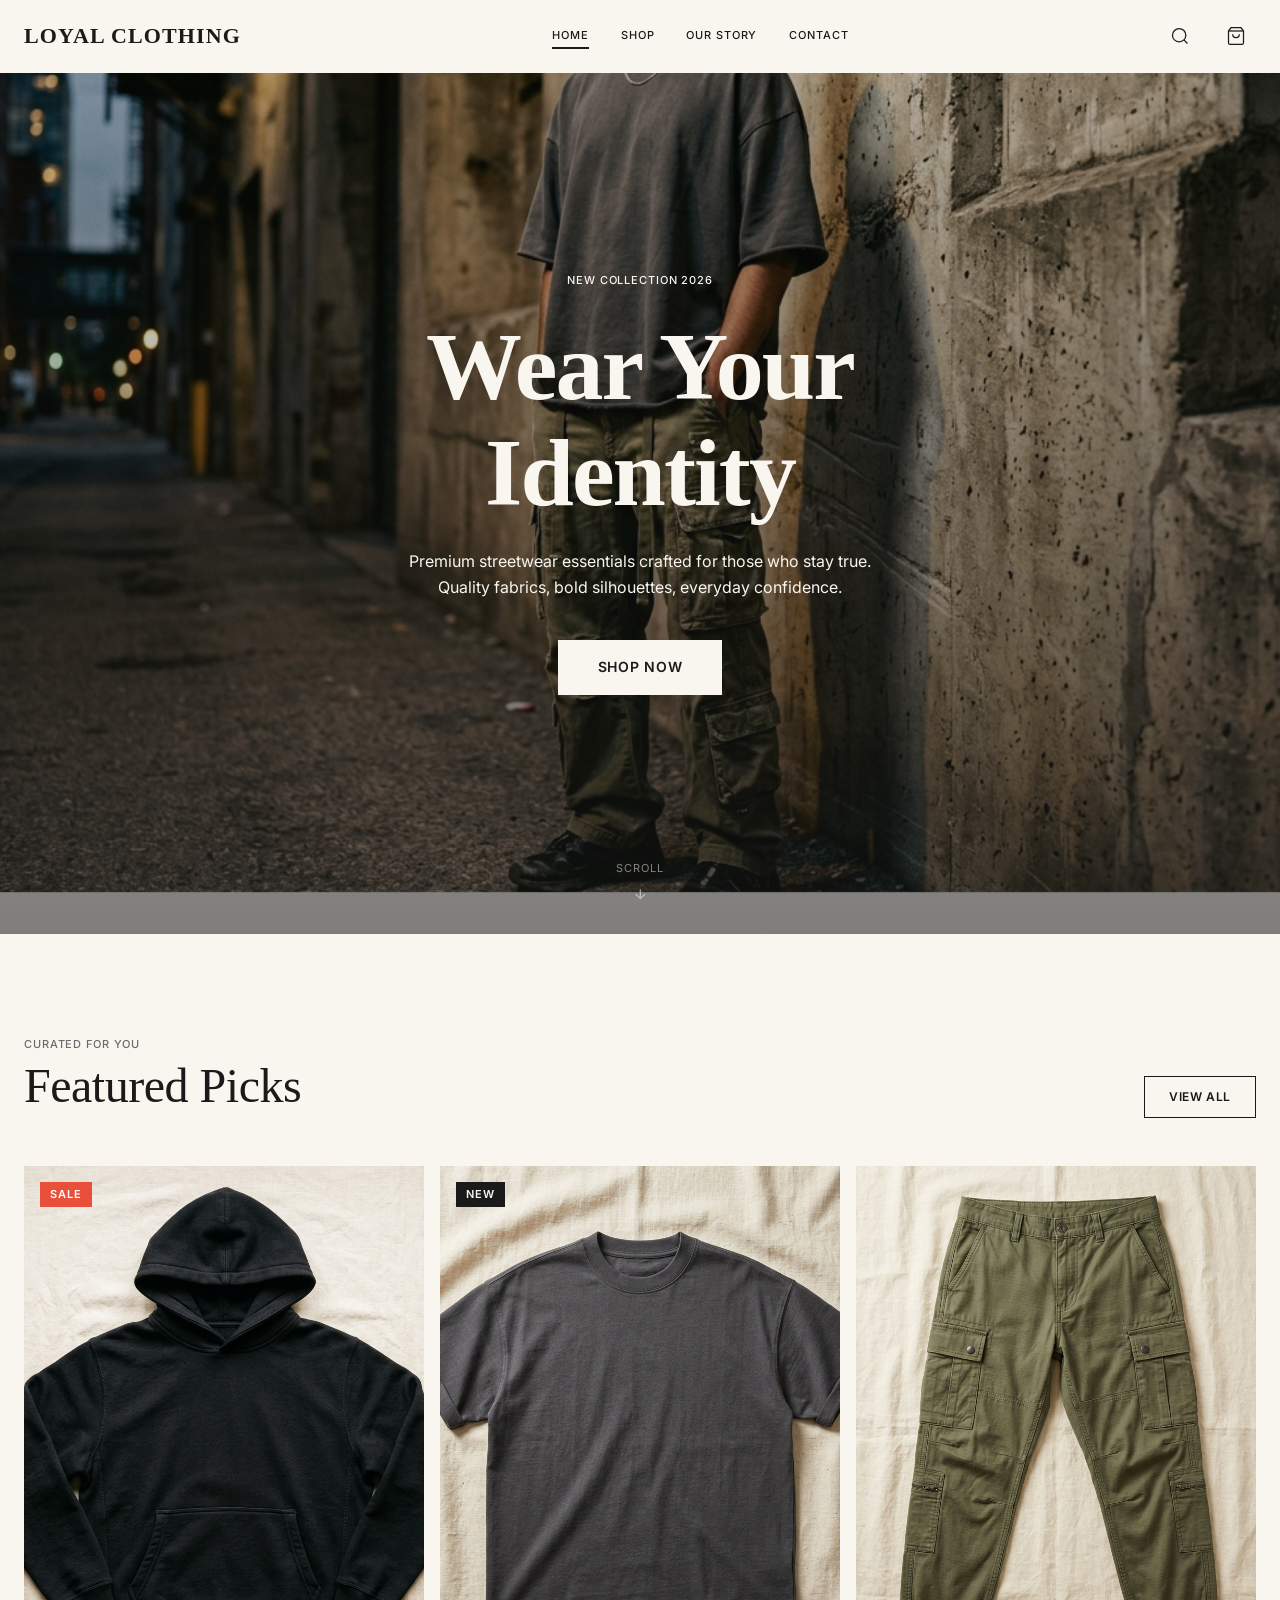
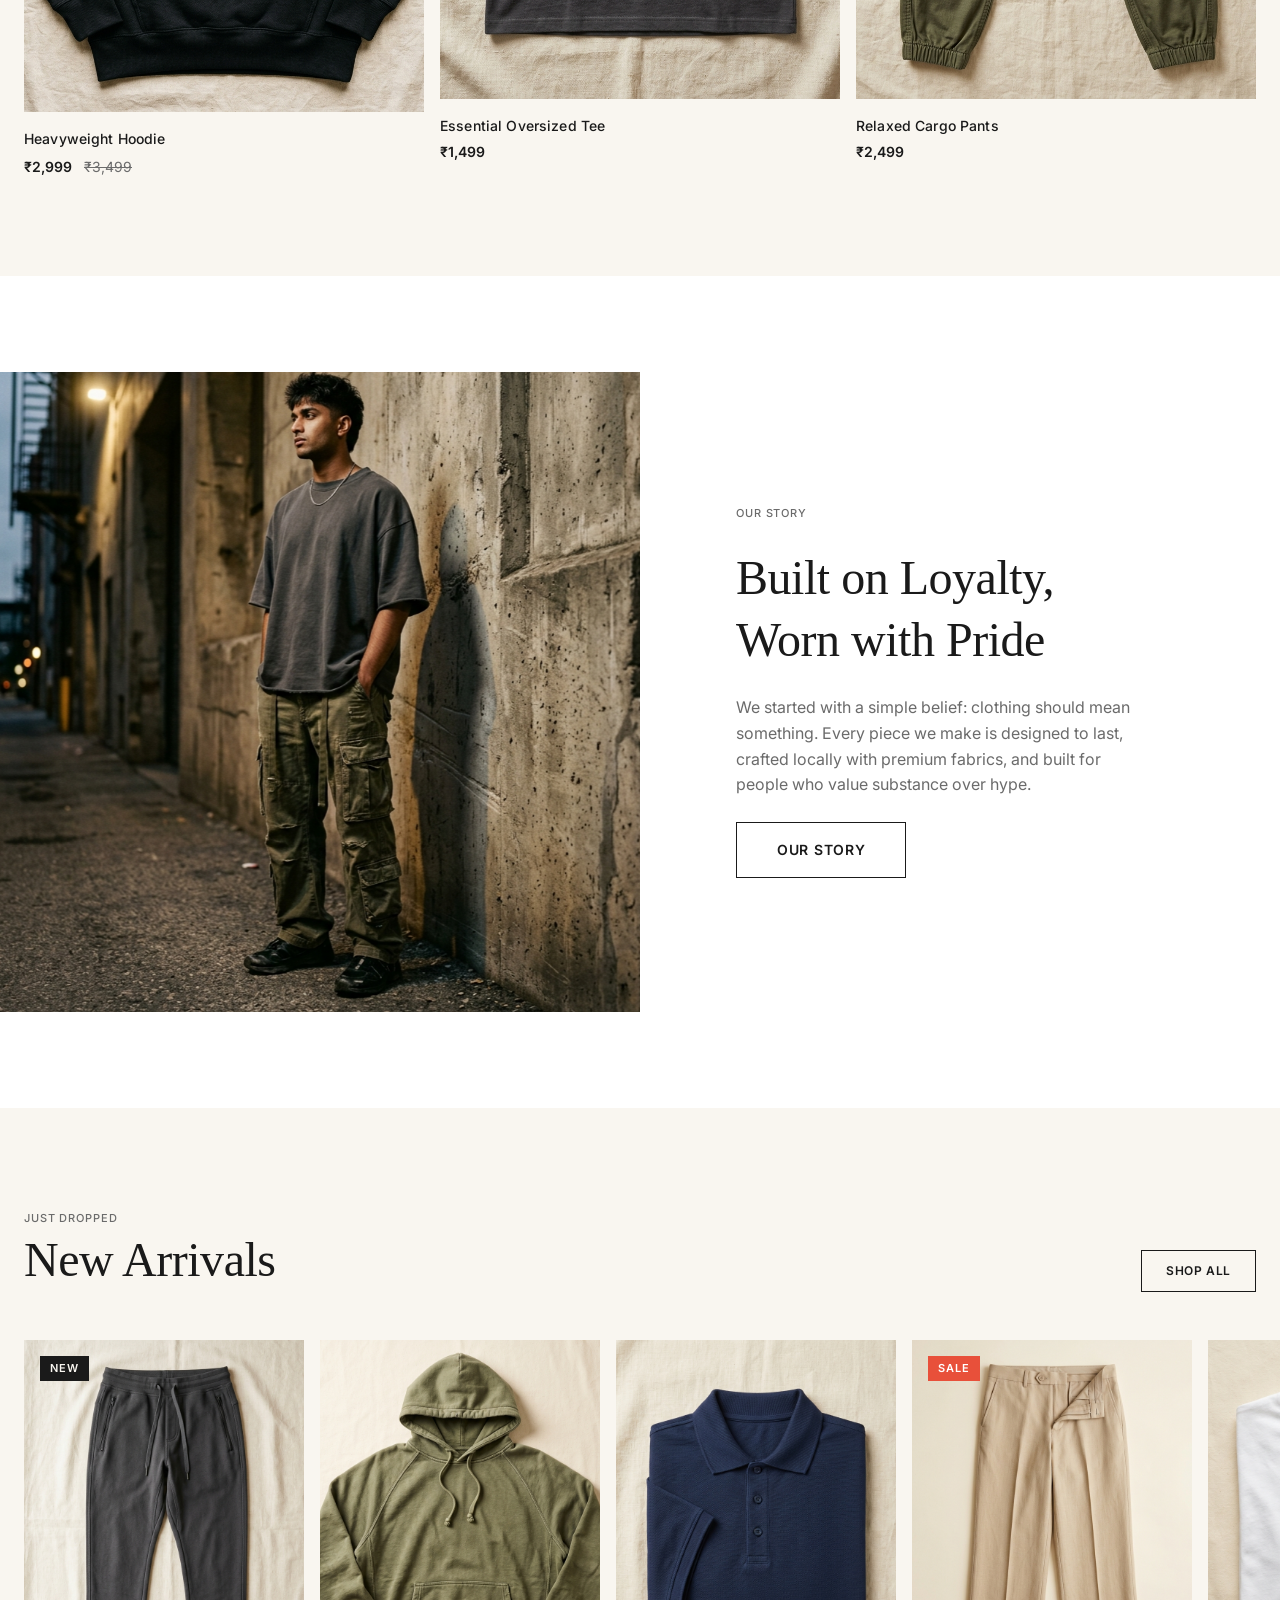
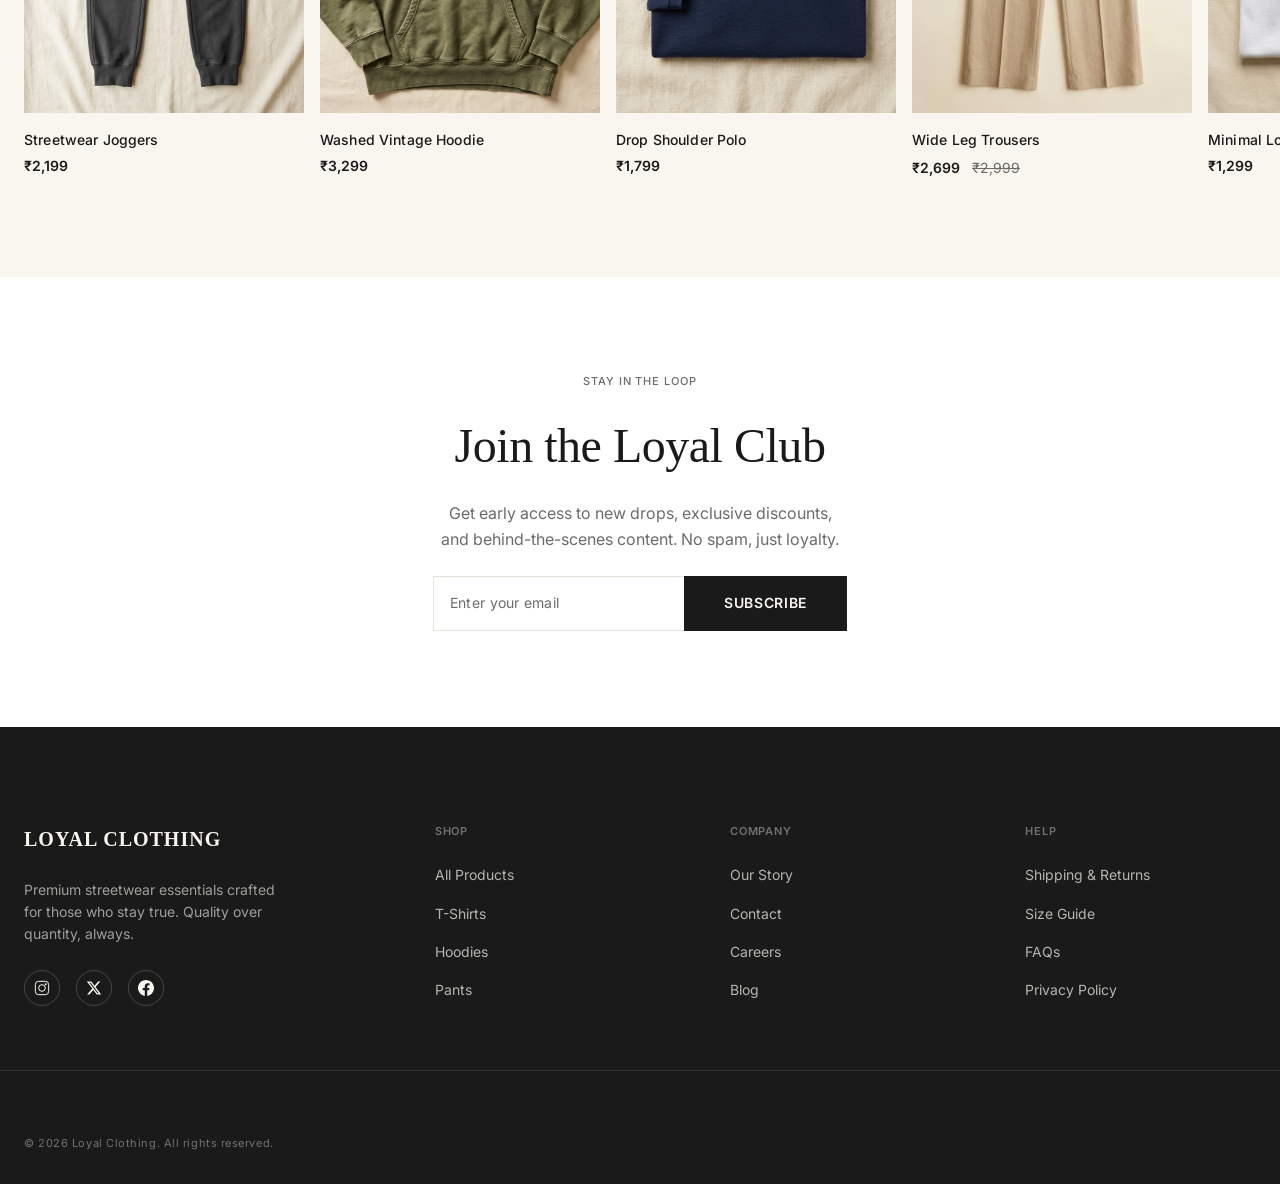
==== index.html @ 58c94b4c "feat: initial commit with responsive layouts and interactive visual polish" ====
<!DOCTYPE html>
<html lang="en">
<head>
  <meta charset="UTF-8">
  <meta name="viewport" content="width=device-width, initial-scale=1.0">
  <title>Loyal Clothing — Wear Your Identity</title>
  <meta name="description" content="Loyal Clothing — Premium streetwear essentials crafted for those who stay true. Shop oversized tees, heavyweight hoodies, and cargo pants.">

  <!-- Google Fonts -->
  <link rel="preconnect" href="https://fonts.googleapis.com">
  <link rel="preconnect" href="https://fonts.gstatic.com" crossorigin>
  <link href="https://fonts.googleapis.com/css2?family=Inter:wght@400;500;600;700&display=swap" rel="stylesheet">
  <link href="https://api.fontshare.com/v2/css?f[]=clash-display@500,600,700&display=swap" rel="stylesheet">

  <!-- Stylesheets -->
  <link rel="stylesheet" href="css/tokens.css">
  <link rel="stylesheet" href="css/reset.css">
  <link rel="stylesheet" href="css/global.css">
  <link rel="stylesheet" href="css/components.css">
  <link rel="stylesheet" href="css/header.css">
  <link rel="stylesheet" href="css/footer.css">
  <link rel="stylesheet" href="css/pages/home.css">
</head>
<body>

  <!-- ═══ Announcement Bar ═══ -->
  <div class="announcement-bar">
    Free shipping on orders above ₹2,000 — Use code LOYAL10 for 10% off
  </div>

  <!-- ═══ Header ═══ -->
  <header class="site-header">
    <div class="header__inner">
      <div class="header__logo">
        <a href="index.html">Loyal Clothing</a>
      </div>

      <nav class="header__nav">
        <a href="index.html" class="header__nav-link is-active">Home</a>
        <a href="shop.html" class="header__nav-link">Shop</a>
        <a href="about.html" class="header__nav-link">Our Story</a>
        <a href="contact.html" class="header__nav-link">Contact</a>
      </nav>

      <div class="header__actions">
        <!-- Search Button -->
        <button class="header__action-btn" aria-label="Search" id="search-toggle">
          <svg viewBox="0 0 24 24" fill="none" stroke="currentColor" stroke-width="1.5">
            <circle cx="11" cy="11" r="8"/>
            <line x1="21" y1="21" x2="16.65" y2="16.65"/>
          </svg>
        </button>

        <!-- Cart Button -->
        <button class="header__action-btn" aria-label="Open cart" id="cart-toggle">
          <svg viewBox="0 0 24 24" fill="none" stroke="currentColor" stroke-width="1.5">
            <path d="M6 2L3 6v14a2 2 0 002 2h14a2 2 0 002-2V6l-3-4z"/>
            <line x1="3" y1="6" x2="21" y2="6"/>
            <path d="M16 10a4 4 0 01-8 0"/>
          </svg>
          <span class="header__cart-count">0</span>
        </button>

        <!-- Mobile Menu Toggle -->
        <button class="header__menu-toggle" aria-label="Toggle menu">
          <span></span>
          <span></span>
          <span></span>
        </button>
      </div>
    </div>
  </header>

  <!-- ═══ Mobile Menu ═══ -->
  <div class="mobile-menu">
    <a href="index.html" class="mobile-menu__link">Home</a>
    <a href="shop.html" class="mobile-menu__link">Shop</a>
    <a href="about.html" class="mobile-menu__link">Our Story</a>
    <a href="contact.html" class="mobile-menu__link">Contact</a>
  </div>

  <!-- ═══ Hero Section ═══ -->
  <section class="hero" id="hero">
    <div class="hero__bg parallax-bg">
      <img src="assets/images/hero-bg.png" alt="Loyal Clothing — Premium Streetwear" class="img-cover">
    </div>
    <div class="hero__overlay"></div>

    <div class="hero__content">
      <span class="hero__tagline reveal">New Collection 2026</span>
      <h1 class="hero__title reveal">Wear Your<br>Identity</h1>
      <p class="hero__subtitle reveal">Premium streetwear essentials crafted for those who stay true. Quality fabrics, bold silhouettes, everyday confidence.</p>
      <div class="hero__cta reveal">
        <a href="shop.html" class="btn btn--primary">Shop Now</a>
      </div>
    </div>

    <div class="hero__scroll-hint">
      <span>Scroll</span>
      <svg width="16" height="16" viewBox="0 0 24 24" fill="none" stroke="currentColor" stroke-width="2">
        <path d="M12 5v14M5 12l7 7 7-7"/>
      </svg>
    </div>
  </section>

  <!-- ═══ Featured Collection ═══ -->
  <section class="featured section" id="featured">
    <div class="featured__header">
      <div>
        <span class="featured__label reveal">Curated for you</span>
        <h2 class="reveal">Featured Picks</h2>
      </div>
      <a href="shop.html" class="btn btn--secondary btn--small reveal">View All</a>
    </div>

    <div class="featured__grid stagger">
      <!-- Card 1 — Large -->
      <a href="product.html?id=2" class="product-card reveal" data-product-id="2">
        <div class="product-card__image-wrapper">
          <img src="assets/images/product-hoodie.png" alt="Heavyweight Hoodie" class="img-cover product-card__image">
          <span class="product-card__badge badge badge--sale">Sale</span>
          <div class="product-card__quick-add">
            <button class="btn btn--primary btn--small" style="width:100%">Quick Add</button>
          </div>
        </div>
        <div class="product-card__info">
          <span class="product-card__name">Heavyweight Hoodie</span>
          <div>
            <span class="product-card__price">₹2,999</span>
            <span class="product-card__price product-card__price--old">₹3,499</span>
          </div>
        </div>
      </a>

      <!-- Card 2 -->
      <a href="product.html?id=1" class="product-card reveal" data-product-id="1">
        <div class="product-card__image-wrapper">
          <img src="assets/images/product-tee.png" alt="Essential Oversized Tee" class="img-cover product-card__image">
          <span class="product-card__badge badge badge--new">New</span>
          <div class="product-card__quick-add">
            <button class="btn btn--primary btn--small" style="width:100%">Quick Add</button>
          </div>
        </div>
        <div class="product-card__info">
          <span class="product-card__name">Essential Oversized Tee</span>
          <span class="product-card__price">₹1,499</span>
        </div>
      </a>

      <!-- Card 3 -->
      <a href="product.html?id=3" class="product-card reveal" data-product-id="3">
        <div class="product-card__image-wrapper">
          <img src="assets/images/product-cargo.png" alt="Relaxed Cargo Pants" class="img-cover product-card__image">
          <div class="product-card__quick-add">
            <button class="btn btn--primary btn--small" style="width:100%">Quick Add</button>
          </div>
        </div>
        <div class="product-card__info">
          <span class="product-card__name">Relaxed Cargo Pants</span>
          <span class="product-card__price">₹2,499</span>
        </div>
      </a>
    </div>
  </section>

  <!-- ═══ Brand Story Strip ═══ -->
  <section class="story-strip" id="story-strip">
    <div class="story-strip__inner">
      <div class="story-strip__image reveal-left parallax-bg">
        <img src="assets/images/hero-bg.png" alt="Behind the scenes at Loyal Clothing" class="img-cover" style="min-height:500px;">
      </div>
      <div class="story-strip__content reveal-right">
        <span class="story-strip__label">Our Story</span>
        <h2>Built on Loyalty,<br>Worn with Pride</h2>
        <p class="story-strip__text">We started with a simple belief: clothing should mean something. Every piece we make is designed to last, crafted locally with premium fabrics, and built for people who value substance over hype.</p>
        <div>
          <a href="about.html" class="btn btn--secondary">Our Story</a>
        </div>
      </div>
    </div>
  </section>

  <!-- ═══ New Arrivals Carousel ═══ -->
  <section class="arrivals section" id="arrivals">
    <div class="arrivals__header">
      <div>
        <span class="featured__label reveal">Just Dropped</span>
        <h2 class="reveal">New Arrivals</h2>
      </div>
      <a href="shop.html" class="btn btn--secondary btn--small reveal">Shop All</a>
    </div>

    <div class="arrivals__scroll-wrapper">
      <div class="arrivals__track stagger">
        <!-- Arrival 1 -->
        <a href="product.html?id=5" class="product-card reveal" data-product-id="5">
          <div class="product-card__image-wrapper">
            <img src="assets/images/product-joggers.png" alt="Streetwear Joggers" class="img-cover product-card__image">
            <span class="product-card__badge badge badge--new">New</span>
          </div>
          <div class="product-card__info">
            <span class="product-card__name">Streetwear Joggers</span>
            <span class="product-card__price">₹2,199</span>
          </div>
        </a>

        <!-- Arrival 2 -->
        <a href="product.html?id=6" class="product-card reveal" data-product-id="6">
          <div class="product-card__image-wrapper">
            <img src="assets/images/product-vintage-hoodie.png" alt="Washed Vintage Hoodie" class="img-cover product-card__image">
          </div>
          <div class="product-card__info">
            <span class="product-card__name">Washed Vintage Hoodie</span>
            <span class="product-card__price">₹3,299</span>
          </div>
        </a>

        <!-- Arrival 3 -->
        <a href="product.html?id=7" class="product-card reveal" data-product-id="7">
          <div class="product-card__image-wrapper">
            <img src="assets/images/product-polo.png" alt="Drop Shoulder Polo" class="img-cover product-card__image">
          </div>
          <div class="product-card__info">
            <span class="product-card__name">Drop Shoulder Polo</span>
            <span class="product-card__price">₹1,799</span>
          </div>
        </a>

        <!-- Arrival 4 -->
        <a href="product.html?id=8" class="product-card reveal" data-product-id="8">
          <div class="product-card__image-wrapper">
            <img src="assets/images/product-trousers.png" alt="Wide Leg Trousers" class="img-cover product-card__image">
            <span class="product-card__badge badge badge--sale">Sale</span>
          </div>
          <div class="product-card__info">
            <span class="product-card__name">Wide Leg Trousers</span>
            <div>
              <span class="product-card__price">₹2,699</span>
              <span class="product-card__price product-card__price--old">₹2,999</span>
            </div>
          </div>
        </a>

        <!-- Arrival 5 (repeat for scroll) -->
        <a href="product.html?id=4" class="product-card reveal" data-product-id="4">
          <div class="product-card__image-wrapper">
            <img src="assets/images/product-logo-tee.png" alt="Minimal Logo Tee" class="img-cover product-card__image">
          </div>
          <div class="product-card__info">
            <span class="product-card__name">Minimal Logo Tee</span>
            <span class="product-card__price">₹1,299</span>
          </div>
        </a>
      </div>
    </div>
  </section>

  <!-- ═══ Newsletter ═══ -->
  <section class="newsletter section" id="newsletter">
    <div class="newsletter__inner">
      <span class="caption reveal">Stay in the loop</span>
      <h2 class="reveal">Join the Loyal Club</h2>
      <p class="newsletter__text reveal">Get early access to new drops, exclusive discounts, and behind-the-scenes content. No spam, just loyalty.</p>
      <form class="newsletter-form reveal" id="newsletter-form">
        <input type="email" class="input" placeholder="Enter your email" required aria-label="Email address">
        <button type="submit" class="btn btn--primary">Subscribe</button>
      </form>
    </div>
  </section>

  <!-- ═══ Footer ═══ -->
  <footer class="site-footer">
    <div class="footer__grid">
      <div class="footer__brand">
        <span class="footer__logo">Loyal Clothing</span>
        <p class="footer__tagline">Premium streetwear essentials crafted for those who stay true. Quality over quantity, always.</p>
        <div class="footer__socials">
          <a href="#" class="footer__social-link" aria-label="Instagram">
            <svg viewBox="0 0 24 24" fill="none" stroke="currentColor" stroke-width="1.5">
              <rect x="2" y="2" width="20" height="20" rx="5"/>
              <circle cx="12" cy="12" r="5"/>
              <circle cx="17.5" cy="6.5" r="1.5" fill="currentColor" stroke="none"/>
            </svg>
          </a>
          <a href="#" class="footer__social-link" aria-label="Twitter / X">
            <svg viewBox="0 0 24 24" fill="currentColor" stroke="none">
              <path d="M18.244 2.25h3.308l-7.227 8.26 8.502 11.24H16.17l-5.214-6.817L4.99 21.75H1.68l7.73-8.835L1.254 2.25H8.08l4.713 6.231zm-1.161 17.52h1.833L7.084 4.126H5.117z"/>
            </svg>
          </a>
          <a href="#" class="footer__social-link" aria-label="Facebook">
            <svg viewBox="0 0 24 24" fill="currentColor" stroke="none">
              <path d="M24 12.073c0-6.627-5.373-12-12-12s-12 5.373-12 12c0 5.99 4.388 10.954 10.125 11.854v-8.385H7.078v-3.47h3.047V9.43c0-3.007 1.792-4.669 4.533-4.669 1.312 0 2.686.235 2.686.235v2.953H15.83c-1.491 0-1.956.925-1.956 1.874v2.25h3.328l-.532 3.47h-2.796v8.385C19.612 23.027 24 18.062 24 12.073z"/>
            </svg>
          </a>
        </div>
      </div>

      <div class="footer__column">
        <span class="footer__heading">Shop</span>
        <a href="shop.html" class="footer__link">All Products</a>
        <a href="shop.html?cat=t-shirts" class="footer__link">T-Shirts</a>
        <a href="shop.html?cat=hoodies" class="footer__link">Hoodies</a>
        <a href="shop.html?cat=pants" class="footer__link">Pants</a>
      </div>

      <div class="footer__column">
        <span class="footer__heading">Company</span>
        <a href="about.html" class="footer__link">Our Story</a>
        <a href="contact.html" class="footer__link">Contact</a>
        <a href="#" class="footer__link">Careers</a>
        <a href="#" class="footer__link">Blog</a>
      </div>

      <div class="footer__column">
        <span class="footer__heading">Help</span>
        <a href="#" class="footer__link">Shipping & Returns</a>
        <a href="#" class="footer__link">Size Guide</a>
        <a href="#" class="footer__link">FAQs</a>
        <a href="#" class="footer__link">Privacy Policy</a>
      </div>
    </div>

    <div class="footer__bottom">
      <span class="footer__copyright">© 2026 Loyal Clothing. All rights reserved.</span>
    </div>
  </footer>

  <!-- ═══ Cart Drawer ═══ -->
  <div class="cart-overlay"></div>
  <aside class="cart-drawer">
    <div class="cart-drawer__header">
      <span class="cart-drawer__title">Your Bag</span>
      <button class="cart-drawer__close" aria-label="Close cart">
        <svg width="20" height="20" viewBox="0 0 24 24" fill="none" stroke="currentColor" stroke-width="1.5">
          <line x1="18" y1="6" x2="6" y2="18"/>
          <line x1="6" y1="6" x2="18" y2="18"/>
        </svg>
      </button>
    </div>
    <div class="cart-drawer__items">
      <!-- Cart items rendered by JS -->
    </div>
    <div class="cart-drawer__footer">
      <div class="cart-drawer__subtotal">
        <span>Subtotal</span>
        <span class="cart-drawer__subtotal-value">₹0</span>
      </div>
      <a href="#" class="btn btn--primary" style="width:100%">Checkout</a>
      <span class="cart-drawer__note">Shipping calculated at checkout</span>
    </div>
  </aside>

  <!-- Scripts -->
  <script src="js/products.js"></script>
  <script src="js/cart.js"></script>
  <script src="js/components/header.js"></script>
  <script src="js/main.js"></script>
</body>
</html>
---- css/tokens.css ----
/* ============================================================
   LOYAL CLOTHING — Design Tokens
   Single source of truth for the entire design system.
   ============================================================ */

:root {
  /* ── Colors ────────────────────────────────────────────── */
  --color-bg:           #F9F6F0;
  --color-surface:      #FFFFFF;
  --color-text:         #1A1A1A;
  --color-text-muted:   #6B6B6B;
  --color-accent:       #1A1A1A;
  --color-accent-hover: #333333;
  --color-highlight:    #E8503A;
  --color-border:       #E5E0D8;
  --color-overlay:      rgba(26, 26, 26, 0.45);
  --color-success:      #2E7D32;

  /* ── Typography ────────────────────────────────────────── */
  --font-display:  'Clash Display', 'Georgia', serif;
  --font-body:     'Inter', 'Segoe UI', sans-serif;

  --fs-display:    clamp(48px, 8vw, 96px);
  --fs-h1:         clamp(36px, 6vw, 72px);
  --fs-h2:         clamp(28px, 4vw, 48px);
  --fs-h3:         20px;
  --fs-body:       16px;
  --fs-small:      14px;
  --fs-caption:    11px;
  --fs-price:      18px;
  --fs-cta:        14px;

  --fw-regular:    400;
  --fw-medium:     500;
  --fw-semibold:   600;
  --fw-bold:       700;

  --ls-tight:      -0.02em;
  --ls-normal:     0;
  --ls-wide:       0.05em;
  --ls-wider:      0.08em;

  --lh-tight:      1.1;
  --lh-snug:       1.3;
  --lh-normal:     1.6;

  /* ── Spacing (8px base) ────────────────────────────────── */
  --space-xs:      4px;
  --space-sm:      8px;
  --space-md:      16px;
  --space-lg:      24px;
  --space-xl:      32px;
  --space-2xl:     48px;
  --space-3xl:     64px;
  --space-4xl:     96px;
  --space-5xl:     128px;

  /* ── Layout ────────────────────────────────────────────── */
  --max-width:     1320px;
  --gutter:        var(--space-lg);
  --border-radius: 0px;
  --border-radius-sm: 4px;

  /* ── Shadows ───────────────────────────────────────────── */
  --shadow-sm:     0 1px 3px rgba(26, 26, 26, 0.06);
  --shadow-md:     0 4px 12px rgba(26, 26, 26, 0.08);
  --shadow-lg:     0 12px 40px rgba(26, 26, 26, 0.12);

  /* ── Transitions ───────────────────────────────────────── */
  --ease-out-quart: cubic-bezier(0.25, 1, 0.5, 1);
  --ease-out-expo:  cubic-bezier(0.16, 1, 0.3, 1);
  --ease-spring:    cubic-bezier(0.68, -0.6, 0.32, 1.6);
  --duration-fast:  200ms;
  --duration-base:  300ms;
  --duration-slow:  500ms;
  --duration-reveal: 600ms;

  /* ── Z-Index Scale ─────────────────────────────────────── */
  --z-base:        1;
  --z-sticky:      100;
  --z-header:      200;
  --z-overlay:     300;
  --z-drawer:      400;
  --z-modal:       500;
  --z-toast:       600;
}
---- css/global.css ----
/* ============================================================
   LOYAL CLOTHING — Global Styles
   Base typography, layout containers, utility classes.
   ============================================================ */

/* ── Body ────────────────────────────────────────────────── */
body {
  font-family: var(--font-body);
  font-size: var(--fs-body);
  font-weight: var(--fw-regular);
  line-height: var(--lh-normal);
  color: var(--color-text);
  background-color: var(--color-bg);
}

/* ── Typography ──────────────────────────────────────────── */
.display {
  font-family: var(--font-display);
  font-size: var(--fs-display);
  font-weight: var(--fw-semibold);
  line-height: var(--lh-tight);
  letter-spacing: var(--ls-tight);
}

h1, .h1 {
  font-family: var(--font-display);
  font-size: var(--fs-h1);
  font-weight: var(--fw-semibold);
  line-height: var(--lh-tight);
  letter-spacing: var(--ls-tight);
}

h2, .h2 {
  font-family: var(--font-display);
  font-size: var(--fs-h2);
  font-weight: var(--fw-medium);
  line-height: var(--lh-snug);
  letter-spacing: -0.01em;
}

h3, .h3 {
  font-family: var(--font-body);
  font-size: var(--fs-h3);
  font-weight: var(--fw-semibold);
  line-height: var(--lh-snug);
}

.caption {
  font-family: var(--font-body);
  font-size: var(--fs-caption);
  font-weight: var(--fw-medium);
  letter-spacing: var(--ls-wider);
  text-transform: uppercase;
  color: var(--color-text-muted);
}

.price {
  font-family: var(--font-body);
  font-size: var(--fs-price);
  font-weight: var(--fw-bold);
  letter-spacing: var(--ls-normal);
}

.text-muted {
  color: var(--color-text-muted);
}

/* ── Layout Containers ───────────────────────────────────── */
.container {
  width: 100%;
  max-width: var(--max-width);
  margin-inline: auto;
  padding-inline: var(--gutter);
}

.container--narrow {
  max-width: 960px;
}

.container--wide {
  max-width: 1600px;
}

.section {
  padding-block: var(--space-4xl);
}

.section--sm {
  padding-block: var(--space-3xl);
}

.section--lg {
  padding-block: var(--space-5xl);
}

/* ── Flex & Grid Utilities ───────────────────────────────── */
.flex {
  display: flex;
}

.flex-center {
  display: flex;
  align-items: center;
  justify-content: center;
}

.flex-between {
  display: flex;
  align-items: center;
  justify-content: space-between;
}

.flex-col {
  flex-direction: column;
}

.gap-xs  { gap: var(--space-xs); }
.gap-sm  { gap: var(--space-sm); }
.gap-md  { gap: var(--space-md); }
.gap-lg  { gap: var(--space-lg); }
.gap-xl  { gap: var(--space-xl); }
.gap-2xl { gap: var(--space-2xl); }

.grid {
  display: grid;
}

/* ── Scroll Reveal Animations ────────────────────────────── */
.reveal {
  opacity: 0;
  transform: translateY(30px);
  transition:
    opacity var(--duration-reveal) var(--ease-out-expo),
    transform var(--duration-reveal) var(--ease-out-expo);
}

.reveal.is-visible {
  opacity: 1;
  transform: translateY(0);
}

.reveal-left {
  opacity: 0;
  transform: translateX(-40px);
  transition:
    opacity var(--duration-reveal) var(--ease-out-expo),
    transform var(--duration-reveal) var(--ease-out-expo);
}

.reveal-left.is-visible {
  opacity: 1;
  transform: translateX(0);
}

.reveal-right {
  opacity: 0;
  transform: translateX(40px);
  transition:
    opacity var(--duration-reveal) var(--ease-out-expo),
    transform var(--duration-reveal) var(--ease-out-expo);
}

.reveal-right.is-visible {
  opacity: 1;
  transform: translateX(0);
}

/* Stagger children */
.stagger > .reveal:nth-child(1) { transition-delay: 0ms; }
.stagger > .reveal:nth-child(2) { transition-delay: 80ms; }
.stagger > .reveal:nth-child(3) { transition-delay: 160ms; }
.stagger > .reveal:nth-child(4) { transition-delay: 240ms; }
.stagger > .reveal:nth-child(5) { transition-delay: 320ms; }
.stagger > .reveal:nth-child(6) { transition-delay: 400ms; }
.stagger > .reveal:nth-child(7) { transition-delay: 480ms; }
.stagger > .reveal:nth-child(8) { transition-delay: 560ms; }

/* ── Image Utilities ─────────────────────────────────────── */
.img-cover {
  width: 100%;
  height: 100%;
  object-fit: cover;
}

.img-contain {
  width: 100%;
  height: 100%;
  object-fit: contain;
}

/* ── Screen Reader Only ──────────────────────────────────── */
.sr-only {
  position: absolute;
  width: 1px;
  height: 1px;
  padding: 0;
  margin: -1px;
  overflow: hidden;
  clip: rect(0, 0, 0, 0);
  white-space: nowrap;
  border: 0;
}

/* ── Selection ───────────────────────────────────────────── */
::selection {
  background-color: var(--color-text);
  color: var(--color-bg);
}
---- css/components.css ----
/* ============================================================
   LOYAL CLOTHING — Component Styles
   Buttons, product cards, badges, inputs, cart drawer.
   ============================================================ */

/* ── Buttons ─────────────────────────────────────────────── */
.btn {
  display: inline-flex;
  align-items: center;
  justify-content: center;
  gap: var(--space-sm);
  padding: 16px 40px;
  font-family: var(--font-body);
  font-size: var(--fs-cta);
  font-weight: var(--fw-semibold);
  letter-spacing: var(--ls-wide);
  text-transform: uppercase;
  border-radius: var(--border-radius);
  cursor: pointer;
  transition:
    background-color var(--duration-base) var(--ease-out-quart),
    color var(--duration-base) var(--ease-out-quart),
    transform var(--duration-base) var(--ease-out-quart),
    box-shadow var(--duration-base) var(--ease-out-quart);
  white-space: nowrap;
  user-select: none;
  position: relative;
  overflow: hidden;
}

.btn--primary {
  background-color: var(--color-accent);
  color: var(--color-bg);
  border: none;
}

.btn--primary:hover {
  background-color: var(--color-accent-hover);
  transform: translateY(-2px);
  box-shadow: var(--shadow-md);
}

.btn--primary:active {
  transform: translateY(0);
}

.btn--secondary {
  background-color: transparent;
  color: var(--color-accent);
  border: 1.5px solid var(--color-accent);
}

.btn--secondary:hover {
  background-color: var(--color-accent);
  color: var(--color-bg);
  transform: translateY(-2px);
}

.btn--secondary:active {
  transform: translateY(0);
}

.btn--small {
  padding: 10px 24px;
  font-size: 12px;
}

.btn--icon {
  padding: 10px;
  border-radius: 50%;
}

/* Full-width on mobile */
@media (max-width: 768px) {
  .btn--primary,
  .btn--secondary {
    width: 100%;
  }
}

/* ── Product Cards ───────────────────────────────────────── */
.product-card {
  position: relative;
  display: flex;
  flex-direction: column;
  cursor: pointer;
}

.product-card__image-wrapper {
  position: relative;
  overflow: hidden;
  aspect-ratio: 3 / 4;
  background-color: var(--color-border);
}

.product-card__image {
  width: 100%;
  height: 100%;
  object-fit: cover;
  transition: transform 400ms ease-out;
}

.product-card__image--hover {
  position: absolute;
  inset: 0;
  width: 100%;
  height: 100%;
  object-fit: cover;
  opacity: 0;
  transition: opacity var(--duration-base) var(--ease-out-quart);
}

.product-card:hover .product-card__image {
  transform: scale(1.05);
}

.product-card:hover .product-card__image--hover {
  opacity: 1;
}

.product-card__badge {
  position: absolute;
  top: var(--space-md);
  left: var(--space-md);
  z-index: var(--z-base);
}

.product-card__quick-add {
  position: absolute;
  bottom: var(--space-md);
  left: var(--space-md);
  right: var(--space-md);
  opacity: 0;
  transform: translateY(10px);
  transition:
    opacity var(--duration-base) var(--ease-out-quart),
    transform var(--duration-base) var(--ease-out-quart);
  z-index: var(--z-base);
}

.product-card:hover .product-card__quick-add {
  opacity: 1;
  transform: translateY(0);
}

.product-card__info {
  padding-top: var(--space-md);
  display: flex;
  flex-direction: column;
  gap: var(--space-xs);
}

.product-card__name {
  font-family: var(--font-body);
  font-size: var(--fs-small);
  font-weight: var(--fw-medium);
  letter-spacing: 0.01em;
}

.product-card__price {
  font-family: var(--font-body);
  font-size: var(--fs-small);
  font-weight: var(--fw-semibold);
  color: var(--color-text);
}

.product-card__price--old {
  text-decoration: line-through;
  color: var(--color-text-muted);
  font-weight: var(--fw-regular);
  margin-left: var(--space-sm);
}

/* ── Badges ──────────────────────────────────────────────── */
.badge {
  display: inline-flex;
  align-items: center;
  padding: 4px 10px;
  font-size: var(--fs-caption);
  font-weight: var(--fw-semibold);
  letter-spacing: var(--ls-wider);
  text-transform: uppercase;
}

.badge--sale {
  background-color: var(--color-highlight);
  color: #fff;
}

.badge--new {
  background-color: var(--color-text);
  color: var(--color-bg);
}

/* ── Form Inputs ─────────────────────────────────────────── */
.input {
  width: 100%;
  padding: 14px 16px;
  font-size: var(--fs-small);
  background-color: var(--color-surface);
  border: 1.5px solid var(--color-border);
  border-radius: var(--border-radius);
  transition: border-color var(--duration-base) var(--ease-out-quart);
}

.input:focus {
  outline: none;
  border-color: var(--color-text);
}

.input::placeholder {
  color: var(--color-text-muted);
  letter-spacing: 0.02em;
}

textarea.input {
  resize: vertical;
  min-height: 120px;
}

.input-group {
  display: flex;
  flex-direction: column;
  gap: var(--space-sm);
}

.input-group label {
  font-size: var(--fs-caption);
  font-weight: var(--fw-medium);
  letter-spacing: var(--ls-wider);
  text-transform: uppercase;
  color: var(--color-text-muted);
}

/* ── Newsletter Input ────────────────────────────────────── */
.newsletter-form {
  display: flex;
  gap: 0;
  max-width: 480px;
  margin-inline: auto;
}

.newsletter-form .input {
  border-right: none;
  border-radius: 0;
}

.newsletter-form .btn {
  border-radius: 0;
  flex-shrink: 0;
}

@media (max-width: 480px) {
  .newsletter-form {
    flex-direction: column;
  }

  .newsletter-form .input {
    border-right: 1.5px solid var(--color-border);
  }
}

/* ── Cart Drawer ─────────────────────────────────────────── */
.cart-overlay {
  position: fixed;
  inset: 0;
  background-color: var(--color-overlay);
  z-index: var(--z-overlay);
  opacity: 0;
  visibility: hidden;
  transition:
    opacity var(--duration-base) var(--ease-out-quart),
    visibility var(--duration-base) var(--ease-out-quart);
}

.cart-overlay.is-open {
  opacity: 1;
  visibility: visible;
}

.cart-drawer {
  position: fixed;
  top: 0;
  right: 0;
  bottom: 0;
  width: min(420px, 90vw);
  background-color: var(--color-surface);
  z-index: var(--z-drawer);
  transform: translateX(100%);
  transition: transform 350ms var(--ease-out-quart);
  display: flex;
  flex-direction: column;
}

.cart-drawer.is-open {
  transform: translateX(0);
}

.cart-drawer__header {
  display: flex;
  align-items: center;
  justify-content: space-between;
  padding: var(--space-lg);
  border-bottom: 1px solid var(--color-border);
}

.cart-drawer__title {
  font-family: var(--font-body);
  font-size: var(--fs-body);
  font-weight: var(--fw-semibold);
  letter-spacing: var(--ls-wide);
  text-transform: uppercase;
}

.cart-drawer__close {
  width: 40px;
  height: 40px;
  display: flex;
  align-items: center;
  justify-content: center;
  transition: opacity var(--duration-fast);
}

.cart-drawer__close:hover {
  opacity: 0.6;
}

.cart-drawer__items {
  flex: 1;
  overflow-y: auto;
  padding: var(--space-lg);
}

.cart-drawer__empty {
  display: flex;
  flex-direction: column;
  align-items: center;
  justify-content: center;
  height: 100%;
  gap: var(--space-lg);
  color: var(--color-text-muted);
  text-align: center;
}

.cart-item {
  display: flex;
  gap: var(--space-md);
  padding-bottom: var(--space-lg);
  margin-bottom: var(--space-lg);
  border-bottom: 1px solid var(--color-border);
  
  /* UX Polish Animations */
  opacity: 1;
  transform: translateX(0);
  max-height: 180px; /* Bounds the height collapse animation */
  overflow: hidden;
  transition:
    transform 350ms var(--ease-out-expo),
    opacity 350ms var(--ease-out-expo),
    max-height 350ms var(--ease-out-quart),
    margin-bottom 350ms var(--ease-out-quart),
    padding-bottom 350ms var(--ease-out-quart),
    border-color 350ms var(--ease-out-quart);
}

.cart-item.is-entering {
  opacity: 0;
  transform: translateX(30px);
}

.cart-item.is-leaving {
  opacity: 0;
  transform: translateX(100%);
  max-height: 0 !important;
  margin-bottom: 0 !important;
  padding-bottom: 0 !important;
  border-bottom-color: transparent !important;
}

.cart-item__image {
  width: 80px;
  height: 100px;
  object-fit: cover;
  flex-shrink: 0;
  background-color: var(--color-bg);
}

.cart-item__details {
  flex: 1;
  display: flex;
  flex-direction: column;
  gap: var(--space-xs);
}

.cart-item__name {
  font-size: var(--fs-small);
  font-weight: var(--fw-medium);
}

.cart-item__meta {
  font-size: var(--fs-caption);
  color: var(--color-text-muted);
  text-transform: uppercase;
  letter-spacing: var(--ls-wider);
}

.cart-item__bottom {
  display: flex;
  align-items: center;
  justify-content: space-between;
  margin-top: auto;
}

.cart-item__quantity {
  display: flex;
  align-items: center;
  gap: var(--space-sm);
  border: 1px solid var(--color-border);
}

.cart-item__quantity button {
  width: 32px;
  height: 32px;
  display: flex;
  align-items: center;
  justify-content: center;
  font-size: 16px;
  transition: background-color var(--duration-fast);
}

.cart-item__quantity button:hover {
  background-color: var(--color-bg);
}

.cart-item__quantity span {
  font-size: var(--fs-small);
  font-weight: var(--fw-medium);
  min-width: 24px;
  text-align: center;
}

.cart-item__price {
  font-size: var(--fs-small);
  font-weight: var(--fw-semibold);
}

.cart-item__remove {
  font-size: var(--fs-caption);
  color: var(--color-text-muted);
  text-transform: uppercase;
  letter-spacing: var(--ls-wider);
  transition: color var(--duration-fast);
  cursor: pointer;
  background: none;
  border: none;
  padding: var(--space-xs) 0;
}

.cart-item__remove:hover {
  color: var(--color-highlight);
}

.cart-drawer__footer {
  padding: var(--space-lg);
  border-top: 1px solid var(--color-border);
  display: flex;
  flex-direction: column;
  gap: var(--space-md);
}

.cart-drawer__subtotal {
  display: flex;
  justify-content: space-between;
  font-size: var(--fs-body);
  font-weight: var(--fw-semibold);
}

.cart-drawer__note {
  font-size: var(--fs-caption);
  color: var(--color-text-muted);
  text-align: center;
  letter-spacing: var(--ls-wide);
  text-transform: uppercase;
}

/* ── Size Selector ───────────────────────────────────────── */
.size-selector {
  display: flex;
  gap: var(--space-sm);
  flex-wrap: wrap;
}

.size-selector__option {
  width: 44px;
  height: 44px;
  display: flex;
  align-items: center;
  justify-content: center;
  border: 1.5px solid var(--color-border);
  font-size: var(--fs-small);
  font-weight: var(--fw-medium);
  cursor: pointer;
  transition:
    border-color var(--duration-fast),
    background-color var(--duration-fast);
}

.size-selector__option:hover {
  border-color: var(--color-text);
}

.size-selector__option.is-active {
  background-color: var(--color-text);
  color: var(--color-bg);
  border-color: var(--color-text);
}

.size-selector__option.is-disabled {
  opacity: 0.3;
  cursor: not-allowed;
  text-decoration: line-through;
}

/* ── Color Swatches ──────────────────────────────────────── */
.color-swatches {
  display: flex;
  gap: var(--space-sm);
}

.color-swatch {
  width: 28px;
  height: 28px;
  border-radius: 50%;
  border: 2px solid transparent;
  cursor: pointer;
  transition: border-color var(--duration-fast);
  outline-offset: 2px;
}

.color-swatch:hover,
.color-swatch.is-active {
  border-color: var(--color-text);
}

/* ── Divider ─────────────────────────────────────────────── */
.divider {
  width: 100%;
  height: 1px;
  background-color: var(--color-border);
  border: none;
}

/* ── Announcement Bar ────────────────────────────────────── */
.announcement-bar {
  background-color: var(--color-text);
  color: var(--color-bg);
  text-align: center;
  padding: var(--space-sm) var(--space-md);
  font-size: var(--fs-caption);
  font-weight: var(--fw-medium);
  letter-spacing: var(--ls-wider);
  text-transform: uppercase;
}
---- css/header.css ----
/* ============================================================
   LOYAL CLOTHING — Header Styles
   Navigation bar, mobile menu, scroll behavior.
   ============================================================ */

.site-header {
  position: fixed;
  top: 0;
  left: 0;
  right: 0;
  z-index: var(--z-header);
  background-color: var(--color-bg);
  backdrop-filter: blur(0px);
  -webkit-backdrop-filter: blur(0px);
  border-bottom: 1px solid transparent;
  transition:
    transform var(--duration-base) var(--ease-out-quart),
    background-color var(--duration-base) var(--ease-out-quart),
    backdrop-filter var(--duration-base) var(--ease-out-quart),
    -webkit-backdrop-filter var(--duration-base) var(--ease-out-quart),
    box-shadow var(--duration-base) var(--ease-out-quart),
    border-color var(--duration-base) var(--ease-out-quart);
}

.site-header.is-scrolled {
  background-color: rgba(249, 246, 240, 0.75);
  backdrop-filter: blur(12px);
  -webkit-backdrop-filter: blur(12px);
  box-shadow: var(--shadow-sm);
  border-bottom-color: rgba(26, 26, 26, 0.05);
}

.site-header.is-hidden {
  transform: translateY(-100%);
}

.header__inner {
  display: flex;
  align-items: center;
  justify-content: space-between;
  height: var(--header-height, 72px);
  padding-inline: var(--gutter);
  max-width: var(--max-width);
  margin-inline: auto;
  transition: height var(--duration-base) var(--ease-out-quart);
}

.site-header.is-scrolled .header__inner {
  --header-height: 60px;
}

/* ── Logo ────────────────────────────────────────────────── */
.header__logo {
  font-family: var(--font-display);
  font-size: 22px;
  font-weight: var(--fw-bold);
  letter-spacing: var(--ls-wide);
  text-transform: uppercase;
  white-space: nowrap;
}

.header__logo a {
  display: flex;
  align-items: center;
  gap: var(--space-sm);
}

/* ── Desktop Nav ─────────────────────────────────────────── */
.header__nav {
  display: flex;
  align-items: center;
  gap: var(--space-xl);
}

.header__nav-link {
  font-size: var(--fs-caption);
  font-weight: var(--fw-medium);
  letter-spacing: var(--ls-wider);
  text-transform: uppercase;
  position: relative;
  padding-block: var(--space-xs);
}

.header__nav-link::after {
  content: '';
  position: absolute;
  bottom: 0;
  left: 0;
  width: 0;
  height: 1.5px;
  background-color: var(--color-text);
  transition: width var(--duration-base) var(--ease-out-quart);
}

.header__nav-link:hover::after,
.header__nav-link.is-active::after {
  width: 100%;
}

/* ── Header Actions (Cart, Search) ───────────────────────── */
.header__actions {
  display: flex;
  align-items: center;
  gap: var(--space-md);
}

.header__action-btn {
  position: relative;
  width: 40px;
  height: 40px;
  display: flex;
  align-items: center;
  justify-content: center;
  transition: 
    opacity var(--duration-fast),
    transform 400ms var(--ease-spring);
}

.header__action-btn#cart-toggle.is-bumped {
  transform: scale(1);
  animation: cartBump 400ms var(--ease-spring);
}

@keyframes cartBump {
  0% { transform: scale(1); }
  50% { transform: scale(1.3); }
  100% { transform: scale(1); }
}

.header__action-btn:hover {
  opacity: 0.6;
}

.header__action-btn svg {
  width: 20px;
  height: 20px;
}

.header__cart-count {
  position: absolute;
  top: 2px;
  right: 2px;
  width: 18px;
  height: 18px;
  display: flex;
  align-items: center;
  justify-content: center;
  background-color: var(--color-highlight);
  color: #fff;
  font-size: 10px;
  font-weight: var(--fw-bold);
  border-radius: 50%;
  opacity: 0;
  transform: scale(0.5);
  transition:
    opacity var(--duration-fast),
    transform var(--duration-base) var(--ease-out-quart);
}

.header__cart-count.is-visible {
  opacity: 1;
  transform: scale(1);
}

/* ── Mobile Menu Toggle ──────────────────────────────────── */
.header__menu-toggle {
  display: none;
  width: 40px;
  height: 40px;
  flex-direction: column;
  align-items: center;
  justify-content: center;
  gap: 6px;
  cursor: pointer;
  z-index: calc(var(--z-modal) + 1);
}

.header__menu-toggle span {
  display: block;
  width: 22px;
  height: 1.5px;
  background-color: var(--color-text);
  transition:
    transform var(--duration-base) var(--ease-out-quart),
    opacity var(--duration-fast);
}

.header__menu-toggle.is-active span:nth-child(1) {
  transform: rotate(45deg) translate(5px, 5px);
}

.header__menu-toggle.is-active span:nth-child(2) {
  opacity: 0;
}

.header__menu-toggle.is-active span:nth-child(3) {
  transform: rotate(-45deg) translate(5px, -5px);
}

/* ── Mobile Menu Overlay ─────────────────────────────────── */
.mobile-menu {
  position: fixed;
  inset: 0;
  background-color: var(--color-bg);
  z-index: var(--z-modal);
  display: flex;
  flex-direction: column;
  align-items: center;
  justify-content: center;
  gap: var(--space-xl);
  opacity: 0;
  visibility: hidden;
  transition:
    opacity var(--duration-slow) var(--ease-out-expo),
    visibility var(--duration-slow);
}

.mobile-menu.is-open {
  opacity: 1;
  visibility: visible;
}

.mobile-menu__link {
  font-family: var(--font-display);
  font-size: clamp(32px, 6vw, 48px);
  font-weight: var(--fw-semibold);
  letter-spacing: var(--ls-tight);
  transform: translateY(20px);
  opacity: 0;
  transition:
    opacity var(--duration-slow) var(--ease-out-expo),
    transform var(--duration-slow) var(--ease-out-expo);
}

.mobile-menu.is-open .mobile-menu__link {
  opacity: 1;
  transform: translateY(0);
}

.mobile-menu.is-open .mobile-menu__link:nth-child(1) { transition-delay: 100ms; }
.mobile-menu.is-open .mobile-menu__link:nth-child(2) { transition-delay: 150ms; }
.mobile-menu.is-open .mobile-menu__link:nth-child(3) { transition-delay: 200ms; }
.mobile-menu.is-open .mobile-menu__link:nth-child(4) { transition-delay: 250ms; }
.mobile-menu.is-open .mobile-menu__link:nth-child(5) { transition-delay: 300ms; }

/* ── Responsive ──────────────────────────────────────────── */
@media (max-width: 768px) {
  .header__nav {
    display: none;
  }

  .header__menu-toggle {
    display: flex;
  }

  .header__inner {
    height: 60px;
  }
}
---- css/footer.css ----
/* ============================================================
   LOYAL CLOTHING — Footer Styles
   4-column footer with nav, socials, newsletter, copyright.
   ============================================================ */

.site-footer {
  background-color: var(--color-text);
  color: var(--color-bg);
  padding-top: var(--space-4xl);
  padding-bottom: var(--space-xl);
}

.footer__grid {
  display: grid;
  grid-template-columns: 1.5fr 1fr 1fr 1fr;
  gap: var(--space-3xl);
  max-width: var(--max-width);
  margin-inline: auto;
  padding-inline: var(--gutter);
}

.footer__brand {
  display: flex;
  flex-direction: column;
  gap: var(--space-lg);
}

.footer__logo {
  font-family: var(--font-display);
  font-size: 20px;
  font-weight: var(--fw-bold);
  letter-spacing: var(--ls-wide);
  text-transform: uppercase;
}

.footer__tagline {
  font-size: var(--fs-small);
  color: rgba(249, 246, 240, 0.6);
  line-height: var(--lh-normal);
  max-width: 280px;
}

.footer__socials {
  display: flex;
  gap: var(--space-md);
}

.footer__social-link {
  width: 36px;
  height: 36px;
  display: flex;
  align-items: center;
  justify-content: center;
  border: 1px solid rgba(249, 246, 240, 0.2);
  border-radius: 50%;
  transition:
    background-color var(--duration-fast),
    border-color var(--duration-fast);
}

.footer__social-link:hover {
  background-color: var(--color-bg);
  border-color: var(--color-bg);
  color: var(--color-text);
}

.footer__social-link svg {
  width: 16px;
  height: 16px;
}

.footer__column {
  display: flex;
  flex-direction: column;
  gap: var(--space-md);
}

.footer__heading {
  font-size: var(--fs-caption);
  font-weight: var(--fw-semibold);
  letter-spacing: var(--ls-wider);
  text-transform: uppercase;
  color: rgba(249, 246, 240, 0.4);
  margin-bottom: var(--space-sm);
}

.footer__link {
  font-size: var(--fs-small);
  color: rgba(249, 246, 240, 0.7);
  transition: color var(--duration-fast);
}

.footer__link:hover {
  color: var(--color-bg);
}

/* ── Footer Bottom ───────────────────────────────────────── */
.footer__bottom {
  display: flex;
  align-items: center;
  justify-content: space-between;
  max-width: var(--max-width);
  margin-inline: auto;
  padding-inline: var(--gutter);
  padding-top: var(--space-3xl);
  margin-top: var(--space-3xl);
  border-top: 1px solid rgba(249, 246, 240, 0.1);
}

.footer__copyright {
  font-size: var(--fs-caption);
  color: rgba(249, 246, 240, 0.4);
  letter-spacing: var(--ls-wide);
}

.footer__payment-icons {
  display: flex;
  gap: var(--space-sm);
  opacity: 0.4;
}

/* ── Responsive ──────────────────────────────────────────── */
@media (max-width: 768px) {
  .footer__grid {
    grid-template-columns: 1fr 1fr;
    gap: var(--space-2xl);
  }

  .footer__brand {
    grid-column: 1 / -1;
  }

  .footer__bottom {
    flex-direction: column;
    gap: var(--space-md);
    text-align: center;
  }
}

@media (max-width: 480px) {
  .footer__grid {
    grid-template-columns: 1fr;
  }
}
---- css/pages/home.css ----
/* ============================================================
   LOYAL CLOTHING — Home Page Styles
   ============================================================ */

/* ── Hero Section ────────────────────────────────────────── */
.hero {
  position: relative;
  height: 100vh;
  min-height: 600px;
  display: flex;
  align-items: center;
  justify-content: center;
  overflow: hidden;
}

.hero__bg {
  position: absolute;
  inset: 0;
  z-index: 0;
  overflow: hidden;
}

.hero__bg img {
  width: 100%;
  height: 116%;
  object-fit: cover;
  transform: translate3d(0, var(--scroll-offset, 0px), 0) scale(1.05);
  transition: transform var(--duration-slow) var(--ease-out-expo);
}

@media (prefers-reduced-motion: no-preference) {
  .hero__bg img {
    transition: transform 150ms cubic-bezier(0.1, 0.8, 0.2, 1);
  }
}

.hero__overlay {
  position: absolute;
  inset: 0;
  background: linear-gradient(
    to bottom,
    rgba(26, 26, 26, 0.15) 0%,
    rgba(26, 26, 26, 0.55) 100%
  );
  z-index: 1;
}

.hero__content {
  position: relative;
  z-index: 2;
  text-align: center;
  color: var(--color-bg);
  display: flex;
  flex-direction: column;
  align-items: center;
  gap: var(--space-lg);
  padding-inline: var(--gutter);
}

.hero__tagline {
  font-size: var(--fs-caption);
  font-weight: var(--fw-medium);
  letter-spacing: var(--ls-wider);
  text-transform: uppercase;
  opacity: 0.8;
}

.hero__title {
  font-family: var(--font-display);
  font-size: var(--fs-display);
  font-weight: var(--fw-semibold);
  line-height: var(--lh-tight);
  letter-spacing: var(--ls-tight);
  max-width: 800px;
}

.hero__subtitle {
  font-size: var(--fs-body);
  opacity: 0.75;
  max-width: 500px;
  line-height: var(--lh-normal);
}

.hero__cta {
  margin-top: var(--space-md);
}

.hero__cta .btn--primary {
  background-color: var(--color-bg);
  color: var(--color-text);
}

.hero__cta .btn--primary:hover {
  background-color: #fff;
  transform: translateY(-2px);
}

/* ── Scroll Indicator ────────────────────────────────────── */
.hero__scroll-hint {
  position: absolute;
  bottom: var(--space-xl);
  left: 50%;
  transform: translateX(-50%);
  z-index: 2;
  display: flex;
  flex-direction: column;
  align-items: center;
  gap: var(--space-sm);
  color: var(--color-bg);
  opacity: 0.5;
  animation: bounceDown 2s infinite;
}

.hero__scroll-hint span {
  font-size: var(--fs-caption);
  letter-spacing: var(--ls-wider);
  text-transform: uppercase;
}

@keyframes bounceDown {
  0%, 100% { transform: translateX(-50%) translateY(0); }
  50% { transform: translateX(-50%) translateY(8px); }
}

/* ── Featured Collection ─────────────────────────────────── */
.featured {
  padding-block: var(--space-4xl);
}

.featured__header {
  display: flex;
  align-items: flex-end;
  justify-content: space-between;
  margin-bottom: var(--space-2xl);
  padding-inline: var(--gutter);
  max-width: var(--max-width);
  margin-inline: auto;
}

.featured__label {
  font-size: var(--fs-caption);
  font-weight: var(--fw-medium);
  letter-spacing: var(--ls-wider);
  text-transform: uppercase;
  color: var(--color-text-muted);
  margin-bottom: var(--space-sm);
}

.featured__grid {
  display: grid;
  grid-template-columns: 1fr 1fr 1fr;
  gap: var(--space-md);
  max-width: var(--max-width);
  margin-inline: auto;
  padding-inline: var(--gutter);
}

.featured__grid .product-card:first-child {
  grid-row: 1 / 3;
}

.featured__grid .product-card:first-child .product-card__image-wrapper {
  aspect-ratio: auto;
  height: 100%;
}

@media (max-width: 768px) {
  .featured__grid {
    grid-template-columns: 1fr 1fr;
  }

  .featured__grid .product-card:first-child {
    grid-column: 1 / -1;
    grid-row: auto;
  }

  .featured__grid .product-card:first-child .product-card__image-wrapper {
    aspect-ratio: 16 / 9;
    height: auto;
  }
}

/* ── Brand Story Strip ───────────────────────────────────── */
.story-strip {
  padding-block: var(--space-4xl);
  background-color: var(--color-surface);
}

.story-strip__inner {
  display: grid;
  grid-template-columns: 1fr 1fr;
  gap: 0;
  max-width: var(--max-width);
  margin-inline: auto;
  min-height: 500px;
}

.story-strip__image {
  overflow: hidden;
  position: relative;
}

.story-strip__image img {
  width: 100%;
  height: 116%;
  object-fit: cover;
  transform: translate3d(0, var(--scroll-offset, 0px), 0) scale(1.05);
  transition: transform var(--duration-slow) var(--ease-out-expo);
}

@media (prefers-reduced-motion: no-preference) {
  .story-strip__image img {
    transition: transform 150ms cubic-bezier(0.1, 0.8, 0.2, 1);
  }
}

.story-strip:hover .story-strip__image img {
  transform: translate3d(0, var(--scroll-offset, 0px), 0) scale(1.1);
}

.story-strip__content {
  display: flex;
  flex-direction: column;
  justify-content: center;
  padding: var(--space-4xl);
  gap: var(--space-lg);
}

.story-strip__label {
  font-size: var(--fs-caption);
  font-weight: var(--fw-medium);
  letter-spacing: var(--ls-wider);
  text-transform: uppercase;
  color: var(--color-text-muted);
}

.story-strip__text {
  color: var(--color-text-muted);
  line-height: var(--lh-normal);
  max-width: 420px;
}

@media (max-width: 768px) {
  .story-strip__inner {
    grid-template-columns: 1fr;
    min-height: auto;
  }

  .story-strip__image {
    aspect-ratio: 16 / 9;
  }

  .story-strip__content {
    padding: var(--space-2xl) var(--gutter);
  }
}

/* ── New Arrivals Carousel ───────────────────────────────── */
.arrivals {
  padding-block: var(--space-4xl);
}

.arrivals__header {
  display: flex;
  align-items: flex-end;
  justify-content: space-between;
  margin-bottom: var(--space-2xl);
  max-width: var(--max-width);
  margin-inline: auto;
  padding-inline: var(--gutter);
}

.arrivals__scroll-wrapper {
  overflow-x: auto;
  scrollbar-width: none;
  -ms-overflow-style: none;
  padding-inline: var(--gutter);
  max-width: var(--max-width);
  margin-inline: auto;
}

.arrivals__scroll-wrapper::-webkit-scrollbar {
  display: none;
}

.arrivals__track {
  display: flex;
  gap: var(--space-md);
}

.arrivals__track .product-card {
  flex: 0 0 280px;
}

@media (max-width: 768px) {
  .arrivals__track .product-card {
    flex: 0 0 220px;
  }
}

/* ── Newsletter Section ──────────────────────────────────── */
.newsletter {
  padding-block: var(--space-4xl);
  text-align: center;
  background-color: var(--color-surface);
}

.newsletter__inner {
  max-width: var(--max-width);
  margin-inline: auto;
  padding-inline: var(--gutter);
  display: flex;
  flex-direction: column;
  align-items: center;
  gap: var(--space-lg);
}

.newsletter__text {
  color: var(--color-text-muted);
  max-width: 400px;
}
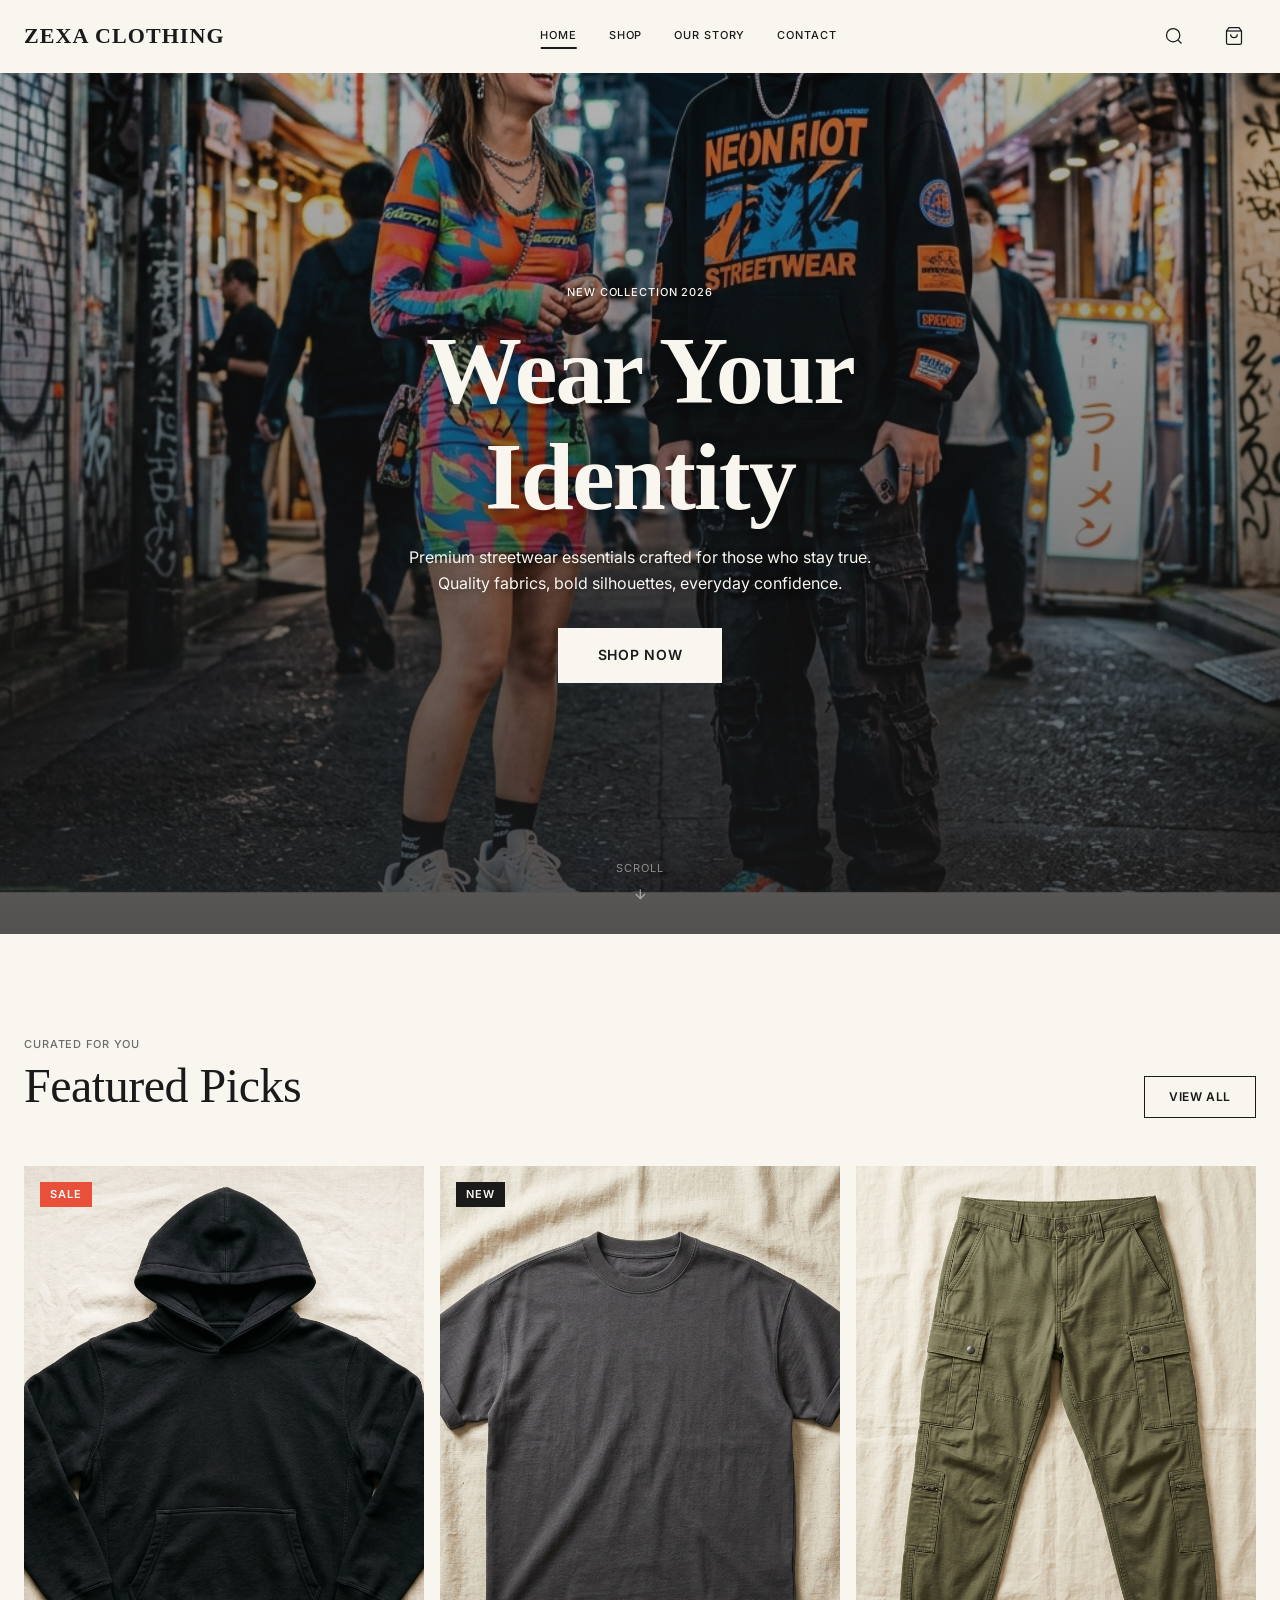
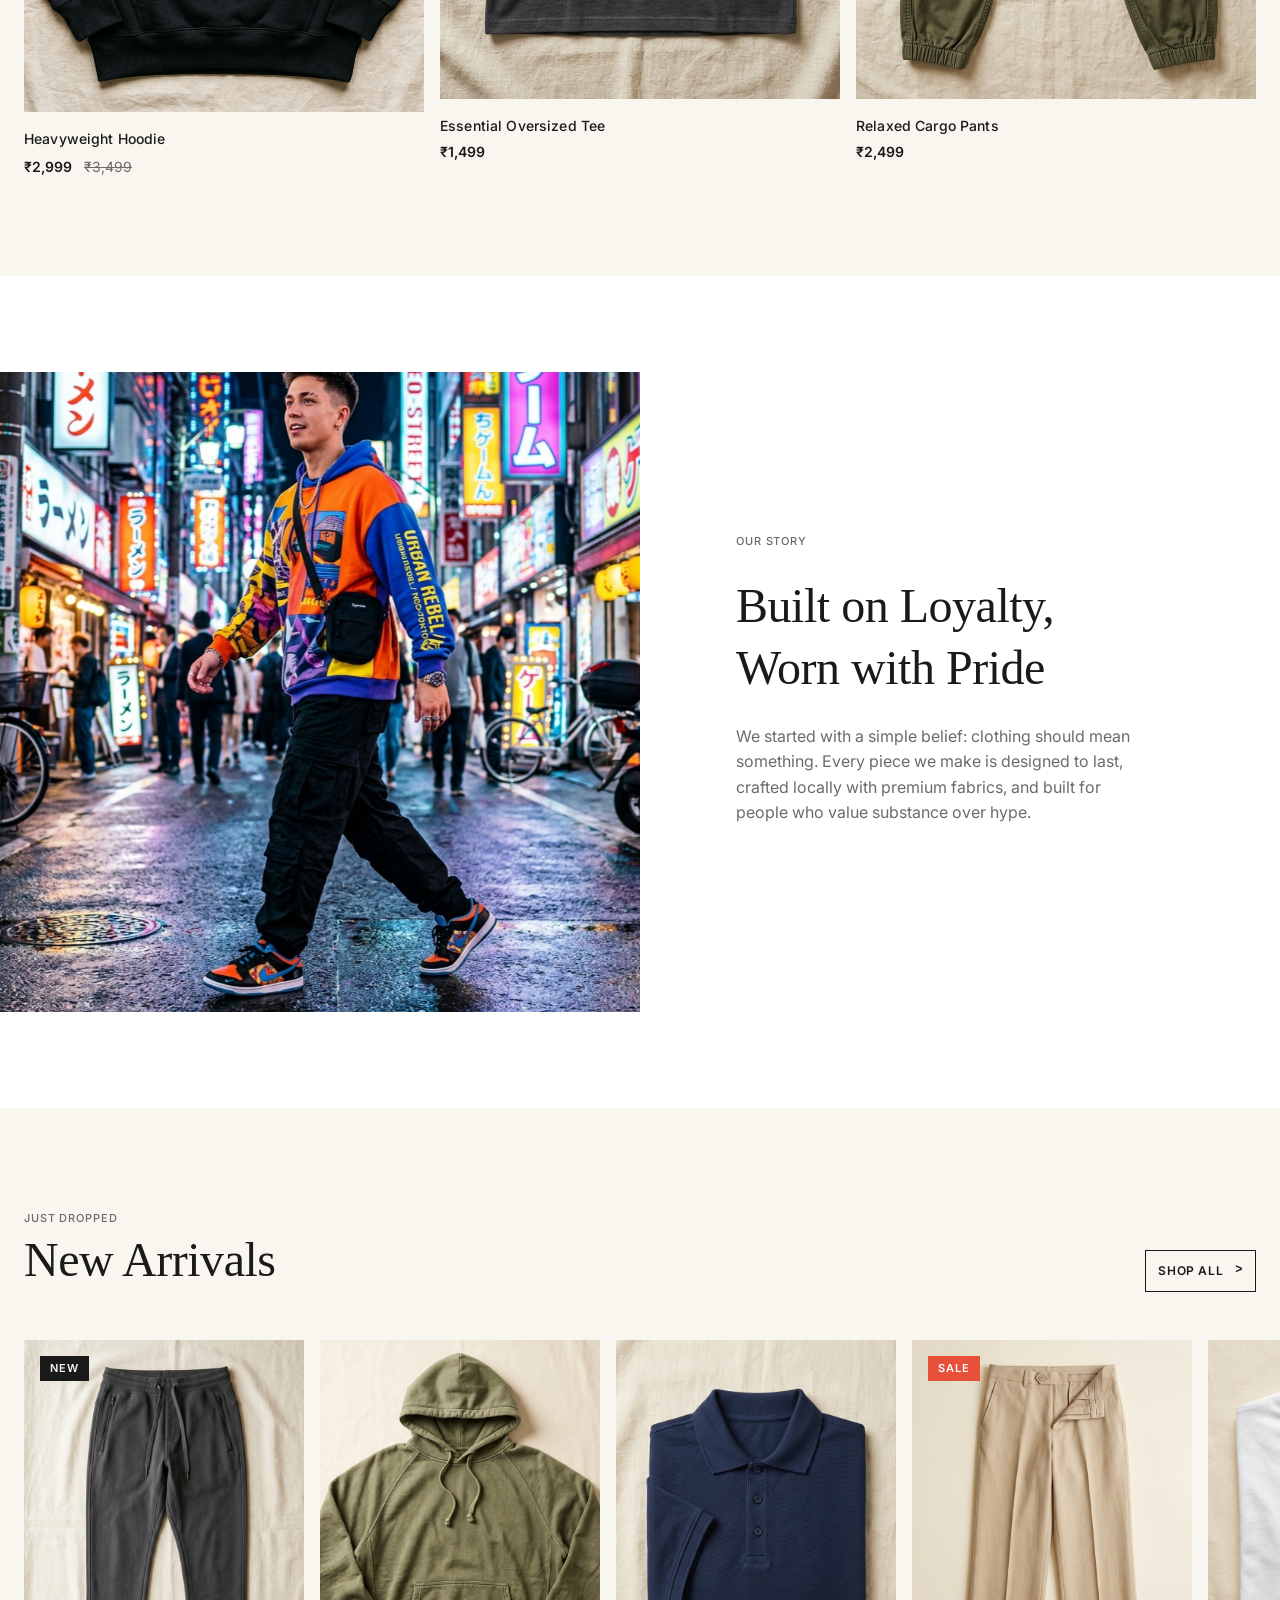
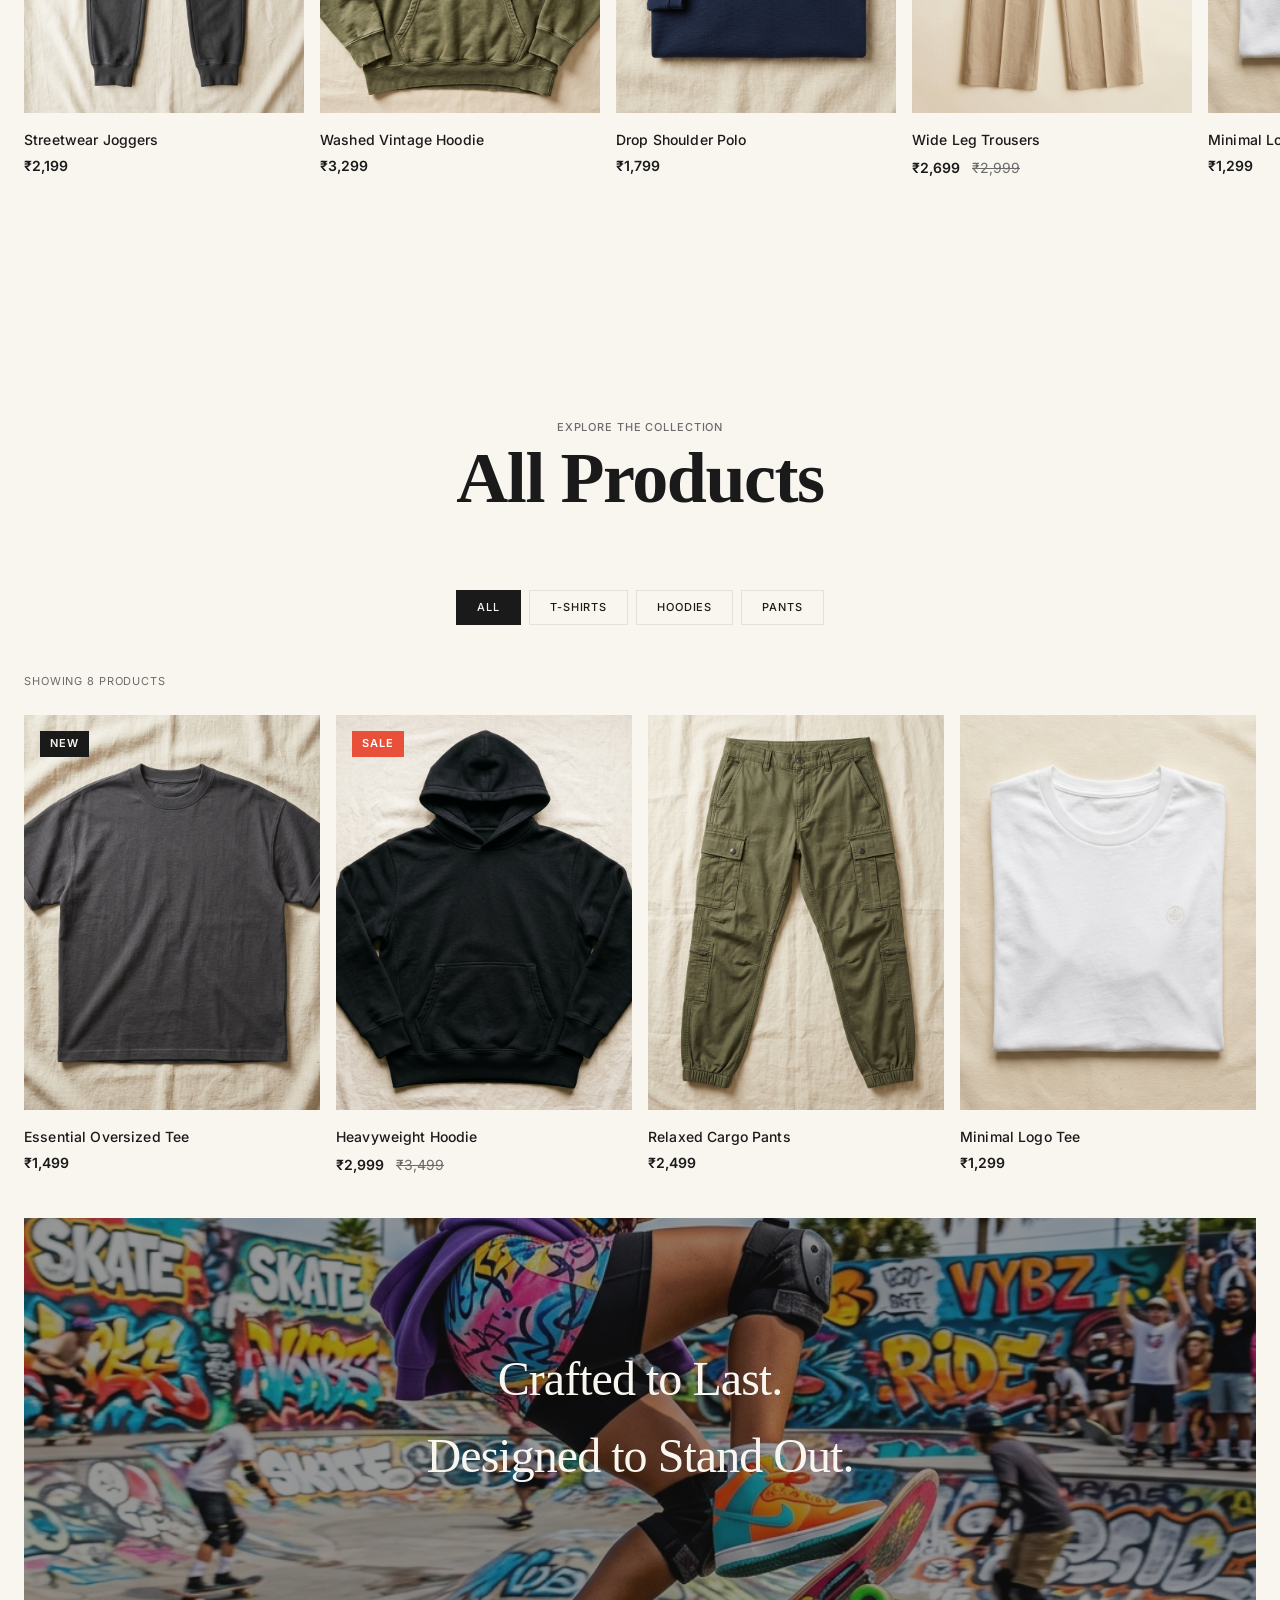
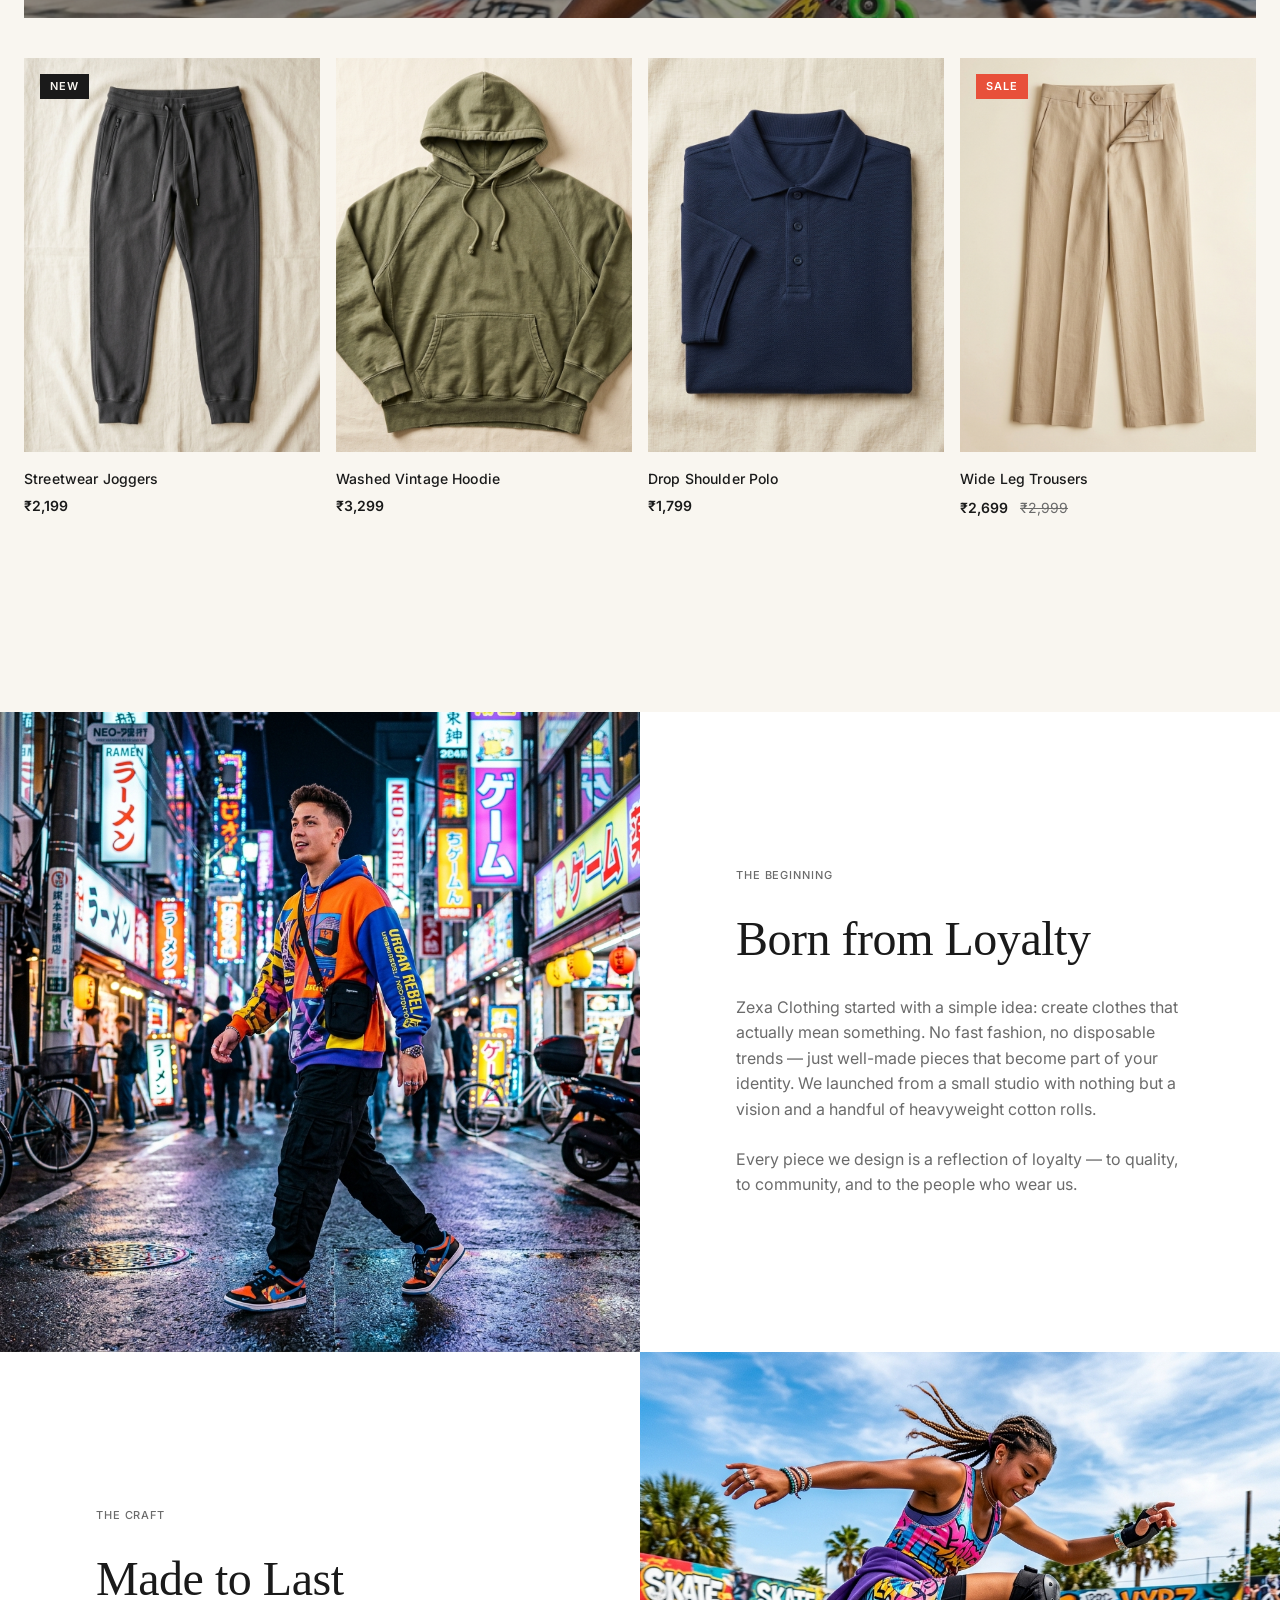
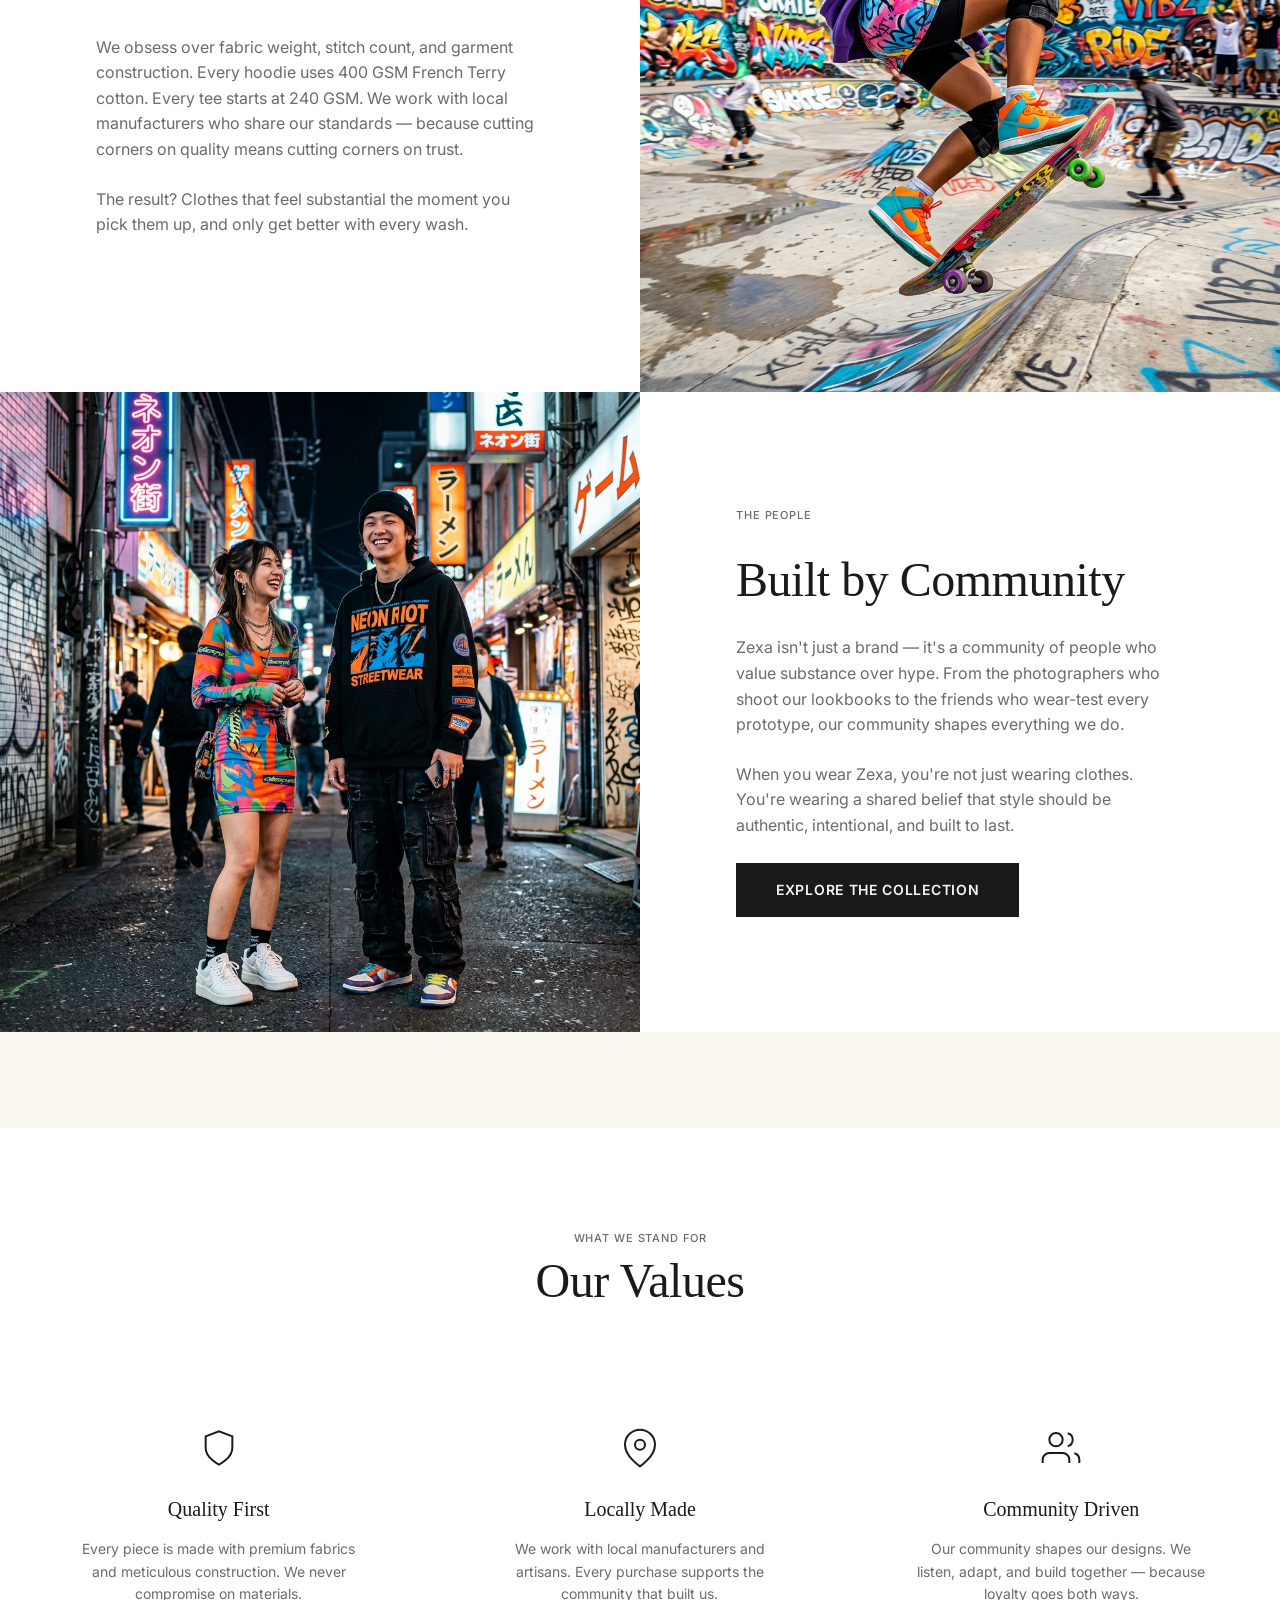
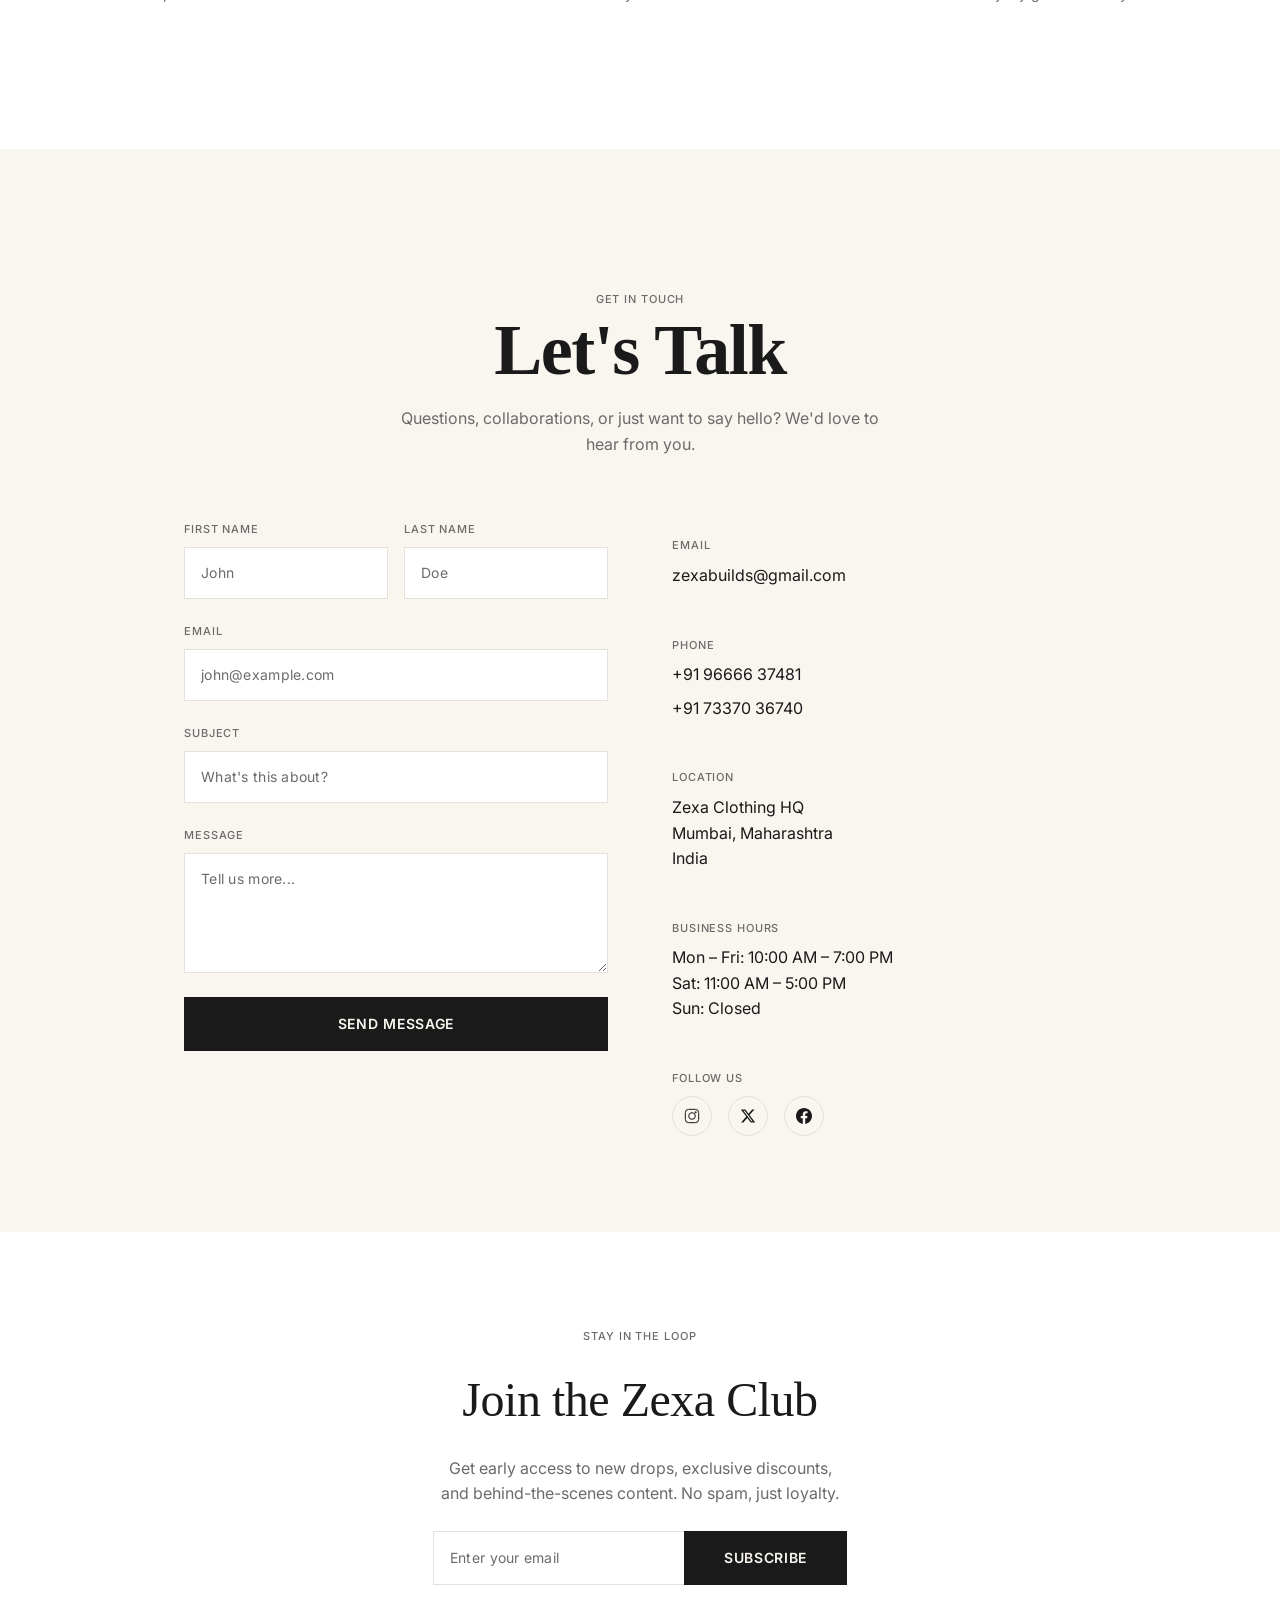
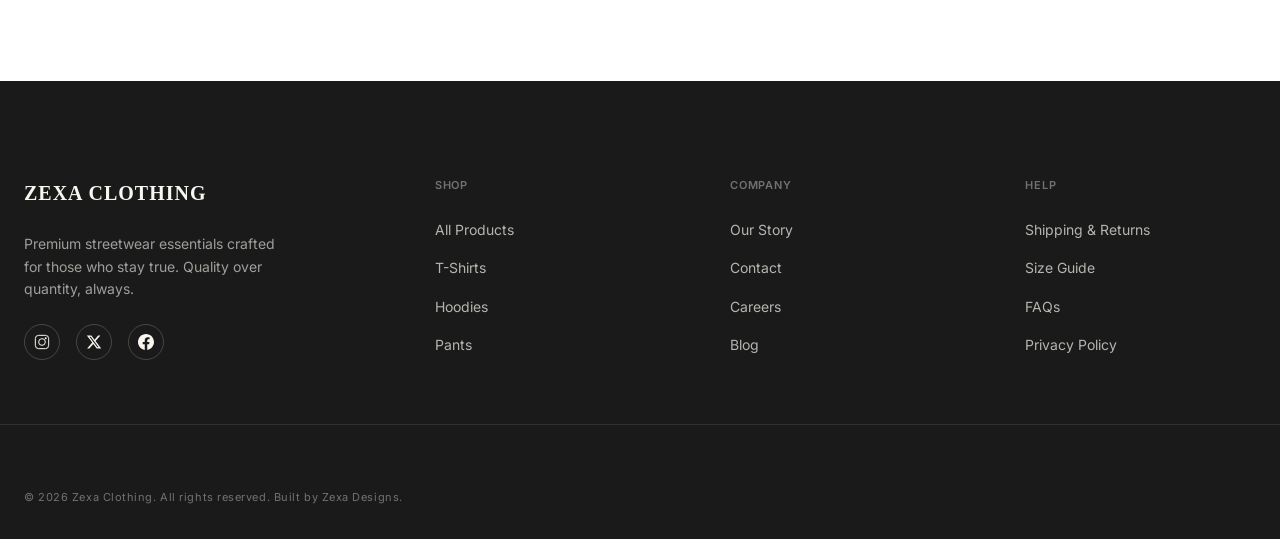
==== commit 61461bc0: "feat: consolidate to single page, add premium animations, update layout" ====
--- a/index.html
+++ b/index.html
@@ -3,8 +3,8 @@
 <head>
   <meta charset="UTF-8">
   <meta name="viewport" content="width=device-width, initial-scale=1.0">
-  <title>Loyal Clothing — Wear Your Identity</title>
-  <meta name="description" content="Loyal Clothing — Premium streetwear essentials crafted for those who stay true. Shop oversized tees, heavyweight hoodies, and cargo pants.">
+  <title>Zexa Clothing — Wear Your Identity</title>
+  <meta name="description" content="Zexa Clothing — Premium streetwear essentials crafted for those who stay true. Shop oversized tees, heavyweight hoodies, and cargo pants.">
 
   <!-- Google Fonts -->
   <link rel="preconnect" href="https://fonts.googleapis.com">
@@ -20,26 +20,30 @@
   <link rel="stylesheet" href="css/header.css">
   <link rel="stylesheet" href="css/footer.css">
   <link rel="stylesheet" href="css/pages/home.css">
+
+  <link rel="stylesheet" href="css/pages/shop.css">
+  <link rel="stylesheet" href="css/pages/about.css">
+  <link rel="stylesheet" href="css/pages/contact.css">
 </head>
 <body>
 
   <!-- ═══ Announcement Bar ═══ -->
   <div class="announcement-bar">
-    Free shipping on orders above ₹2,000 — Use code LOYAL10 for 10% off
+    Free shipping on orders above ₹2,000 — Use code ZEXA10 for 10% off
   </div>
 
   <!-- ═══ Header ═══ -->
   <header class="site-header">
     <div class="header__inner">
       <div class="header__logo">
-        <a href="index.html">Loyal Clothing</a>
+        <a href="#">Zexa Clothing</a>
       </div>
 
       <nav class="header__nav">
-        <a href="index.html" class="header__nav-link is-active">Home</a>
-        <a href="shop.html" class="header__nav-link">Shop</a>
-        <a href="about.html" class="header__nav-link">Our Story</a>
-        <a href="contact.html" class="header__nav-link">Contact</a>
+        <a href="#hero" class="header__nav-link is-active">Home</a>
+        <a href="#shop" class="header__nav-link">Shop</a>
+        <a href="#story" class="header__nav-link">Our Story</a>
+        <a href="#contact" class="header__nav-link">Contact</a>
       </nav>
 
       <div class="header__actions">
@@ -73,25 +77,25 @@
 
   <!-- ═══ Mobile Menu ═══ -->
   <div class="mobile-menu">
-    <a href="index.html" class="mobile-menu__link">Home</a>
-    <a href="shop.html" class="mobile-menu__link">Shop</a>
-    <a href="about.html" class="mobile-menu__link">Our Story</a>
-    <a href="contact.html" class="mobile-menu__link">Contact</a>
+    <a href="#hero" class="mobile-menu__link">Home</a>
+    <a href="#shop" class="mobile-menu__link">Shop</a>
+    <a href="#story" class="mobile-menu__link">Our Story</a>
+    <a href="#contact" class="mobile-menu__link">Contact</a>
   </div>
 
   <!-- ═══ Hero Section ═══ -->
   <section class="hero" id="hero">
     <div class="hero__bg parallax-bg">
-      <img src="assets/images/hero-bg.png" alt="Loyal Clothing — Premium Streetwear" class="img-cover">
+      <img src="assets/images/hero-bg.png" alt="Zexa Clothing — Premium Streetwear" class="img-cover">
     </div>
     <div class="hero__overlay"></div>
 
-    <div class="hero__content">
+    <div class="hero__content stagger">
       <span class="hero__tagline reveal">New Collection 2026</span>
       <h1 class="hero__title reveal">Wear Your<br>Identity</h1>
       <p class="hero__subtitle reveal">Premium streetwear essentials crafted for those who stay true. Quality fabrics, bold silhouettes, everyday confidence.</p>
       <div class="hero__cta reveal">
-        <a href="shop.html" class="btn btn--primary">Shop Now</a>
+        <a href="#shop" class="btn btn--primary">Shop Now</a>
       </div>
     </div>
 
@@ -110,7 +114,7 @@
         <span class="featured__label reveal">Curated for you</span>
         <h2 class="reveal">Featured Picks</h2>
       </div>
-      <a href="shop.html" class="btn btn--secondary btn--small reveal">View All</a>
+      <a href="#shop" class="btn btn--secondary btn--small reveal">View All</a>
     </div>
 
     <div class="featured__grid stagger">
@@ -167,14 +171,14 @@
   <section class="story-strip" id="story-strip">
     <div class="story-strip__inner">
       <div class="story-strip__image reveal-left parallax-bg">
-        <img src="assets/images/hero-bg.png" alt="Behind the scenes at Loyal Clothing" class="img-cover" style="min-height:500px;">
+        <img src="assets/images/lifestyle-city.png" alt="Behind the scenes at Zexa Clothing" class="img-cover">
       </div>
       <div class="story-strip__content reveal-right">
         <span class="story-strip__label">Our Story</span>
         <h2>Built on Loyalty,<br>Worn with Pride</h2>
         <p class="story-strip__text">We started with a simple belief: clothing should mean something. Every piece we make is designed to last, crafted locally with premium fabrics, and built for people who value substance over hype.</p>
         <div>
-          <a href="about.html" class="btn btn--secondary">Our Story</a>
+          
         </div>
       </div>
     </div>
@@ -187,7 +191,7 @@
         <span class="featured__label reveal">Just Dropped</span>
         <h2 class="reveal">New Arrivals</h2>
       </div>
-      <a href="shop.html" class="btn btn--secondary btn--small reveal">Shop All</a>
+      <a href="#shop" class="btn btn--secondary btn--small reveal" style="padding-inline: 12px;">Shop All <span style="font-family: monospace; margin-left: 4px; font-weight: bold;">></span></a>
     </div>
 
     <div class="arrivals__scroll-wrapper">
@@ -255,11 +259,377 @@
     </div>
   </section>
 
+  
+  <section id="shop" class="section" style="padding-top: 0;">
+
+  <section class="shop-header">
+    <div class="container">
+      <span class="caption reveal">Explore the collection</span>
+      <h1 class="shop-header__title reveal">All Products</h1>
+    </div>
+  </section>
+
+  <!-- ═══ Filter Bar ═══ -->
+  <div class="filter-bar stagger">
+    <button class="filter-pill is-active reveal" data-category="all">All</button>
+    <button class="filter-pill reveal" data-category="t-shirts">T-Shirts</button>
+    <button class="filter-pill reveal" data-category="hoodies">Hoodies</button>
+    <button class="filter-pill reveal" data-category="pants">Pants</button>
+  </div>
+
+  <!-- ═══ Results Count ═══ -->
+  <div class="results-count reveal">
+    Showing <span>8</span> products
+  </div>
+
+  <!-- ═══ Product Grid ═══ -->
+  <div class="products-grid stagger">
+
+    <!-- Product 1 -->
+    <a href="product.html?id=1" class="product-card reveal" data-product-id="1" data-category="t-shirts">
+      <div class="product-card__image-wrapper">
+        <img src="assets/images/product-tee.png" alt="Essential Oversized Tee" class="img-cover product-card__image">
+        <span class="product-card__badge badge badge--new">New</span>
+        <div class="product-card__quick-add">
+          <button class="btn btn--primary btn--small" style="width:100%">Quick Add</button>
+        </div>
+      </div>
+      <div class="product-card__info">
+        <span class="product-card__name">Essential Oversized Tee</span>
+        <span class="product-card__price">₹1,499</span>
+      </div>
+    </a>
+
+    <!-- Product 2 -->
+    <a href="product.html?id=2" class="product-card reveal" data-product-id="2" data-category="hoodies">
+      <div class="product-card__image-wrapper">
+        <img src="assets/images/product-hoodie.png" alt="Heavyweight Hoodie" class="img-cover product-card__image">
+        <span class="product-card__badge badge badge--sale">Sale</span>
+        <div class="product-card__quick-add">
+          <button class="btn btn--primary btn--small" style="width:100%">Quick Add</button>
+        </div>
+      </div>
+      <div class="product-card__info">
+        <span class="product-card__name">Heavyweight Hoodie</span>
+        <div>
+          <span class="product-card__price">₹2,999</span>
+          <span class="product-card__price product-card__price--old">₹3,499</span>
+        </div>
+      </div>
+    </a>
+
+    <!-- Product 3 -->
+    <a href="product.html?id=3" class="product-card reveal" data-product-id="3" data-category="pants">
+      <div class="product-card__image-wrapper">
+        <img src="assets/images/product-cargo.png" alt="Relaxed Cargo Pants" class="img-cover product-card__image">
+        <div class="product-card__quick-add">
+          <button class="btn btn--primary btn--small" style="width:100%">Quick Add</button>
+        </div>
+      </div>
+      <div class="product-card__info">
+        <span class="product-card__name">Relaxed Cargo Pants</span>
+        <span class="product-card__price">₹2,499</span>
+      </div>
+    </a>
+
+    <!-- Product 4 -->
+    <a href="product.html?id=4" class="product-card reveal" data-product-id="4" data-category="t-shirts">
+      <div class="product-card__image-wrapper">
+        <img src="assets/images/product-logo-tee.png" alt="Minimal Logo Tee" class="img-cover product-card__image">
+        <div class="product-card__quick-add">
+          <button class="btn btn--primary btn--small" style="width:100%">Quick Add</button>
+        </div>
+      </div>
+      <div class="product-card__info">
+        <span class="product-card__name">Minimal Logo Tee</span>
+        <span class="product-card__price">₹1,299</span>
+      </div>
+    </a>
+
+    <!-- ═══ Editorial Break ═══ -->
+    <div class="editorial-break reveal">
+      <img src="assets/images/lifestyle-skate.png" alt="Zexa Clothing Lifestyle" class="img-cover">
+      <div class="editorial-break__overlay">
+        <span class="editorial-break__text">Crafted to Last.<br>Designed to Stand Out.</span>
+      </div>
+    </div>
+
+    <!-- Product 5 -->
+    <a href="product.html?id=5" class="product-card reveal" data-product-id="5" data-category="pants">
+      <div class="product-card__image-wrapper">
+        <img src="assets/images/product-joggers.png" alt="Streetwear Joggers" class="img-cover product-card__image">
+        <span class="product-card__badge badge badge--new">New</span>
+        <div class="product-card__quick-add">
+          <button class="btn btn--primary btn--small" style="width:100%">Quick Add</button>
+        </div>
+      </div>
+      <div class="product-card__info">
+        <span class="product-card__name">Streetwear Joggers</span>
+        <span class="product-card__price">₹2,199</span>
+      </div>
+    </a>
+
+    <!-- Product 6 -->
+    <a href="product.html?id=6" class="product-card reveal" data-product-id="6" data-category="hoodies">
+      <div class="product-card__image-wrapper">
+        <img src="assets/images/product-vintage-hoodie.png" alt="Washed Vintage Hoodie" class="img-cover product-card__image">
+        <div class="product-card__quick-add">
+          <button class="btn btn--primary btn--small" style="width:100%">Quick Add</button>
+        </div>
+      </div>
+      <div class="product-card__info">
+        <span class="product-card__name">Washed Vintage Hoodie</span>
+        <span class="product-card__price">₹3,299</span>
+      </div>
+    </a>
+
+    <!-- Product 7 -->
+    <a href="product.html?id=7" class="product-card reveal" data-product-id="7" data-category="t-shirts">
+      <div class="product-card__image-wrapper">
+        <img src="assets/images/product-polo.png" alt="Drop Shoulder Polo" class="img-cover product-card__image">
+        <div class="product-card__quick-add">
+          <button class="btn btn--primary btn--small" style="width:100%">Quick Add</button>
+        </div>
+      </div>
+      <div class="product-card__info">
+        <span class="product-card__name">Drop Shoulder Polo</span>
+        <span class="product-card__price">₹1,799</span>
+      </div>
+    </a>
+
+    <!-- Product 8 -->
+    <a href="product.html?id=8" class="product-card reveal" data-product-id="8" data-category="pants">
+      <div class="product-card__image-wrapper">
+        <img src="assets/images/product-trousers.png" alt="Wide Leg Trousers" class="img-cover product-card__image">
+        <span class="product-card__badge badge badge--sale">Sale</span>
+        <div class="product-card__quick-add">
+          <button class="btn btn--primary btn--small" style="width:100%">Quick Add</button>
+        </div>
+      </div>
+      <div class="product-card__info">
+        <span class="product-card__name">Wide Leg Trousers</span>
+        <div>
+          <span class="product-card__price">₹2,699</span>
+          <span class="product-card__price product-card__price--old">₹2,999</span>
+        </div>
+      </div>
+    </a>
+
+  </div>
+
+  
+</section>
+  <div id="story">
+
+  <section class="story-section">
+
+    <!-- Block 1: Origin -->
+    <div class="story-block">
+      <div class="story-block__image reveal-left">
+        <img src="assets/images/lifestyle-city.png" alt="Zexa Clothing craftsmanship" class="img-cover">
+      </div>
+      <div class="story-block__content reveal-right">
+        <span class="story-block__label">The Beginning</span>
+        <h2>Born from Loyalty</h2>
+        <p class="story-block__text">
+          Zexa Clothing started with a simple idea: create clothes that actually mean something. No fast fashion, no disposable trends — just well-made pieces that become part of your identity. We launched from a small studio with nothing but a vision and a handful of heavyweight cotton rolls.
+        </p>
+        <p class="story-block__text">
+          Every piece we design is a reflection of loyalty — to quality, to community, and to the people who wear us.
+        </p>
+      </div>
+    </div>
+
+    <!-- Block 2: Craftsmanship (reversed) -->
+    <div class="story-block story-block--reverse">
+      <div class="story-block__image reveal-right">
+        <img src="assets/images/lifestyle-skate.png" alt="Zexa Clothing quality materials" class="img-cover">
+      </div>
+      <div class="story-block__content reveal-left">
+        <span class="story-block__label">The Craft</span>
+        <h2>Made to Last</h2>
+        <p class="story-block__text">
+          We obsess over fabric weight, stitch count, and garment construction. Every hoodie uses 400 GSM French Terry cotton. Every tee starts at 240 GSM. We work with local manufacturers who share our standards — because cutting corners on quality means cutting corners on trust.
+        </p>
+        <p class="story-block__text">
+          The result? Clothes that feel substantial the moment you pick them up, and only get better with every wash.
+        </p>
+      </div>
+    </div>
+
+    <!-- Block 3: Community -->
+    <div class="story-block">
+      <div class="story-block__image reveal-left">
+        <img src="assets/images/hero-bg.png" alt="Zexa Clothing community" class="img-cover">
+      </div>
+      <div class="story-block__content reveal-right">
+        <span class="story-block__label">The People</span>
+        <h2>Built by Community</h2>
+        <p class="story-block__text">
+          Zexa isn't just a brand — it's a community of people who value substance over hype. From the photographers who shoot our lookbooks to the friends who wear-test every prototype, our community shapes everything we do.
+        </p>
+        <p class="story-block__text">
+          When you wear Zexa, you're not just wearing clothes. You're wearing a shared belief that style should be authentic, intentional, and built to last.
+        </p>
+        <div>
+          <a href="#shop" class="btn btn--primary">Explore the Collection</a>
+        </div>
+      </div>
+    </div>
+
+  </section>
+
+  <!-- ═══ Values Grid ═══ -->
+  <section class="values">
+    <div class="values__header">
+      <span class="caption reveal">What we stand for</span>
+      <h2 class="reveal">Our Values</h2>
+    </div>
+
+    <div class="values__grid stagger">
+      <div class="value-card reveal">
+        <div class="value-card__icon">
+          <svg viewBox="0 0 24 24" fill="none" stroke="currentColor" stroke-width="1.2">
+            <path d="M12 22s8-4 8-10V5l-8-3-8 3v7c0 6 8 10 8 10z"/>
+          </svg>
+        </div>
+        <h3 class="value-card__title">Quality First</h3>
+        <p class="value-card__text">Every piece is made with premium fabrics and meticulous construction. We never compromise on materials.</p>
+      </div>
+
+      <div class="value-card reveal">
+        <div class="value-card__icon">
+          <svg viewBox="0 0 24 24" fill="none" stroke="currentColor" stroke-width="1.2">
+            <path d="M21 10c0 7-9 13-9 13s-9-6-9-13a9 9 0 0118 0z"/>
+            <circle cx="12" cy="10" r="3"/>
+          </svg>
+        </div>
+        <h3 class="value-card__title">Locally Made</h3>
+        <p class="value-card__text">We work with local manufacturers and artisans. Every purchase supports the community that built us.</p>
+      </div>
+
+      <div class="value-card reveal">
+        <div class="value-card__icon">
+          <svg viewBox="0 0 24 24" fill="none" stroke="currentColor" stroke-width="1.2">
+            <path d="M17 21v-2a4 4 0 00-4-4H5a4 4 0 00-4 4v2"/>
+            <circle cx="9" cy="7" r="4"/>
+            <path d="M23 21v-2a4 4 0 00-3-3.87"/>
+            <path d="M16 3.13a4 4 0 010 7.75"/>
+          </svg>
+        </div>
+        <h3 class="value-card__title">Community Driven</h3>
+        <p class="value-card__text">Our community shapes our designs. We listen, adapt, and build together — because loyalty goes both ways.</p>
+      </div>
+    </div>
+  </section>
+
+  
+</div>
+  <div id="contact">
+
+  <section class="contact">
+    <div class="contact__header">
+      <span class="caption reveal">Get in touch</span>
+      <h1 class="reveal">Let's Talk</h1>
+      <p class="contact__subtitle reveal">Questions, collaborations, or just want to say hello? We'd love to hear from you.</p>
+    </div>
+
+    <div class="contact__layout">
+
+      <!-- ── Form ──────────────────────────────────────────── -->
+      <form class="contact-form reveal-left" id="contact-form">
+        <div class="contact-form__row">
+          <div class="input-group">
+            <label for="contact-first-name">First Name</label>
+            <input type="text" id="contact-first-name" class="input" placeholder="John" required>
+          </div>
+          <div class="input-group">
+            <label for="contact-last-name">Last Name</label>
+            <input type="text" id="contact-last-name" class="input" placeholder="Doe">
+          </div>
+        </div>
+
+        <div class="input-group">
+          <label for="contact-email">Email</label>
+          <input type="email" id="contact-email" class="input" placeholder="john@example.com" required>
+        </div>
+
+        <div class="input-group">
+          <label for="contact-subject">Subject</label>
+          <input type="text" id="contact-subject" class="input" placeholder="What's this about?">
+        </div>
+
+        <div class="input-group">
+          <label for="contact-message">Message</label>
+          <textarea id="contact-message" class="input" placeholder="Tell us more..." required></textarea>
+        </div>
+
+        <button type="submit" class="btn btn--primary">Send Message</button>
+      </form>
+
+      <!-- ── Info ──────────────────────────────────────────── -->
+      <div class="contact-info reveal-right">
+        <div class="contact-info__block">
+          <span class="contact-info__label">Email</span>
+          <span class="contact-info__value">
+            <a href="mailto:zexabuilds@gmail.com">zexabuilds@gmail.com</a>
+          </span>
+        </div>
+
+        <div class="contact-info__block">
+          <span class="contact-info__label">Phone</span>
+          <span class="contact-info__value" style="display: flex; flex-direction: column; gap: 8px;">
+            <a href="tel:+919666637481">+91 96666 37481</a>
+            <a href="tel:+917337036740">+91 73370 36740</a>
+          </span>
+        </div>
+
+        <div class="contact-info__block">
+          <span class="contact-info__label">Location</span>
+          <span class="contact-info__value">
+            Zexa Clothing HQ<br>
+            Mumbai, Maharashtra<br>
+            India
+          </span>
+        </div>
+
+        <div class="contact-info__block">
+          <span class="contact-info__label">Business Hours</span>
+          <span class="contact-info__value">
+            Mon – Fri: 10:00 AM – 7:00 PM<br>
+            Sat: 11:00 AM – 5:00 PM<br>
+            Sun: Closed
+          </span>
+        </div>
+
+        <div class="contact-info__block">
+          <span class="contact-info__label">Follow Us</span>
+          <div class="contact-info__socials">
+            <a href="#" class="contact-info__social-link" aria-label="Instagram">
+              <svg viewBox="0 0 24 24" fill="none" stroke="currentColor" stroke-width="1.5"><rect x="2" y="2" width="20" height="20" rx="5"/><circle cx="12" cy="12" r="5"/><circle cx="17.5" cy="6.5" r="1.5" fill="currentColor" stroke="none"/></svg>
+            </a>
+            <a href="#" class="contact-info__social-link" aria-label="Twitter / X">
+              <svg viewBox="0 0 24 24" fill="currentColor"><path d="M18.244 2.25h3.308l-7.227 8.26 8.502 11.24H16.17l-5.214-6.817L4.99 21.75H1.68l7.73-8.835L1.254 2.25H8.08l4.713 6.231zm-1.161 17.52h1.833L7.084 4.126H5.117z"/></svg>
+            </a>
+            <a href="#" class="contact-info__social-link" aria-label="Facebook">
+              <svg viewBox="0 0 24 24" fill="currentColor"><path d="M24 12.073c0-6.627-5.373-12-12-12s-12 5.373-12 12c0 5.99 4.388 10.954 10.125 11.854v-8.385H7.078v-3.47h3.047V9.43c0-3.007 1.792-4.669 4.533-4.669 1.312 0 2.686.235 2.686.235v2.953H15.83c-1.491 0-1.956.925-1.956 1.874v2.25h3.328l-.532 3.47h-2.796v8.385C19.612 23.027 24 18.062 24 12.073z"/></svg>
+            </a>
+          </div>
+        </div>
+      </div>
+
+    </div>
+  </section>
+
+  
+</div>
+
   <!-- ═══ Newsletter ═══ -->
+
   <section class="newsletter section" id="newsletter">
     <div class="newsletter__inner">
       <span class="caption reveal">Stay in the loop</span>
-      <h2 class="reveal">Join the Loyal Club</h2>
+      <h2 class="reveal">Join the Zexa Club</h2>
       <p class="newsletter__text reveal">Get early access to new drops, exclusive discounts, and behind-the-scenes content. No spam, just loyalty.</p>
       <form class="newsletter-form reveal" id="newsletter-form">
         <input type="email" class="input" placeholder="Enter your email" required aria-label="Email address">
@@ -272,7 +642,7 @@
   <footer class="site-footer">
     <div class="footer__grid">
       <div class="footer__brand">
-        <span class="footer__logo">Loyal Clothing</span>
+        <span class="footer__logo">Zexa Clothing</span>
         <p class="footer__tagline">Premium streetwear essentials crafted for those who stay true. Quality over quantity, always.</p>
         <div class="footer__socials">
           <a href="#" class="footer__social-link" aria-label="Instagram">
@@ -297,7 +667,7 @@
 
       <div class="footer__column">
         <span class="footer__heading">Shop</span>
-        <a href="shop.html" class="footer__link">All Products</a>
+        <a href="#shop" class="footer__link">All Products</a>
         <a href="shop.html?cat=t-shirts" class="footer__link">T-Shirts</a>
         <a href="shop.html?cat=hoodies" class="footer__link">Hoodies</a>
         <a href="shop.html?cat=pants" class="footer__link">Pants</a>
@@ -305,8 +675,8 @@
 
       <div class="footer__column">
         <span class="footer__heading">Company</span>
-        <a href="about.html" class="footer__link">Our Story</a>
-        <a href="contact.html" class="footer__link">Contact</a>
+        <a href="#story" class="footer__link">Our Story</a>
+        <a href="#contact" class="footer__link">Contact</a>
         <a href="#" class="footer__link">Careers</a>
         <a href="#" class="footer__link">Blog</a>
       </div>
@@ -321,7 +691,7 @@
     </div>
 
     <div class="footer__bottom">
-      <span class="footer__copyright">© 2026 Loyal Clothing. All rights reserved.</span>
+      <span class="footer__copyright">© 2026 Zexa Clothing. All rights reserved. Built by Zexa Designs.</span>
     </div>
   </footer>
 
--- a/css/tokens.css
+++ b/css/tokens.css
@@ -1,5 +1,5 @@
 /* ============================================================
-   LOYAL CLOTHING — Design Tokens
+   ZEXA CLOTHING — Design Tokens
    Single source of truth for the entire design system.
    ============================================================ */
 
@@ -20,9 +20,9 @@
   --font-display:  'Clash Display', 'Georgia', serif;
   --font-body:     'Inter', 'Segoe UI', sans-serif;
 
-  --fs-display:    clamp(48px, 8vw, 96px);
-  --fs-h1:         clamp(36px, 6vw, 72px);
-  --fs-h2:         clamp(28px, 4vw, 48px);
+  --fs-display:    clamp(36px, 10vw, 96px);
+  --fs-h1:         clamp(28px, 8vw, 72px);
+  --fs-h2:         clamp(24px, 4vw, 48px);
   --fs-h3:         20px;
   --fs-body:       16px;
   --fs-small:      14px;
--- a/css/global.css
+++ b/css/global.css
@@ -1,10 +1,21 @@
 /* ============================================================
-   LOYAL CLOTHING — Global Styles
+   ZEXA CLOTHING — Global Styles
    Base typography, layout containers, utility classes.
    ============================================================ */
 
+/* ── HTML ────────────────────────────────────────────────── */
+html {
+  scroll-behavior: smooth;
+  overflow-x: hidden;
+  max-width: 100vw;
+}
+
 /* ── Body ────────────────────────────────────────────────── */
 body {
+  position: relative;
+  width: 100%;
+  max-width: 100vw;
+  overflow-x: hidden;
   font-family: var(--font-body);
   font-size: var(--fs-body);
   font-weight: var(--fw-regular);
@@ -91,6 +102,12 @@
 
 .section--lg {
   padding-block: var(--space-5xl);
+}
+
+@media (max-width: 768px) {
+  .section, .section--sm, .section--lg {
+    padding-block: var(--space-2xl);
+  }
 }
 
 /* ── Flex & Grid Utilities ───────────────────────────────── */
--- a/css/components.css
+++ b/css/components.css
@@ -1,5 +1,5 @@
 /* ============================================================
-   LOYAL CLOTHING — Component Styles
+   ZEXA CLOTHING — Component Styles
    Buttons, product cards, badges, inputs, cart drawer.
    ============================================================ */
 
@@ -37,11 +37,11 @@
 .btn--primary:hover {
   background-color: var(--color-accent-hover);
   transform: translateY(-2px);
-  box-shadow: var(--shadow-md);
+  box-shadow: 0 10px 20px -10px rgba(0, 0, 0, 0.3);
 }
 
 .btn--primary:active {
-  transform: translateY(0);
+  transform: translateY(0) scale(0.98);
 }
 
 .btn--secondary {
@@ -54,10 +54,11 @@
   background-color: var(--color-accent);
   color: var(--color-bg);
   transform: translateY(-2px);
+  box-shadow: 0 10px 20px -10px rgba(0, 0, 0, 0.2);
 }
 
 .btn--secondary:active {
-  transform: translateY(0);
+  transform: translateY(0) scale(0.98);
 }
 
 .btn--small {
@@ -70,13 +71,7 @@
   border-radius: 50%;
 }
 
-/* Full-width on mobile */
-@media (max-width: 768px) {
-  .btn--primary,
-  .btn--secondary {
-    width: 100%;
-  }
-}
+/* Full-width on mobile (removed to fix alignment issues) */
 
 /* ── Product Cards ───────────────────────────────────────── */
 .product-card {
@@ -97,7 +92,7 @@
   width: 100%;
   height: 100%;
   object-fit: cover;
-  transition: transform 400ms ease-out;
+  transition: transform 800ms cubic-bezier(0.1, 0.8, 0.2, 1);
 }
 
 .product-card__image--hover {
--- a/css/header.css
+++ b/css/header.css
@@ -1,5 +1,5 @@
 /* ============================================================
-   LOYAL CLOTHING — Header Styles
+   ZEXA CLOTHING — Header Styles
    Navigation bar, mobile menu, scroll behavior.
    ============================================================ */
 
@@ -85,11 +85,12 @@
   content: '';
   position: absolute;
   bottom: 0;
-  left: 0;
+  left: 50%;
+  transform: translateX(-50%);
   width: 0;
   height: 1.5px;
   background-color: var(--color-text);
-  transition: width var(--duration-base) var(--ease-out-quart);
+  transition: width var(--duration-base) var(--ease-out-expo);
 }
 
 .header__nav-link:hover::after,
@@ -106,8 +107,8 @@
 
 .header__action-btn {
   position: relative;
-  width: 40px;
-  height: 40px;
+  width: 44px;
+  height: 44px;
   display: flex;
   align-items: center;
   justify-content: center;
@@ -165,8 +166,8 @@
 /* ── Mobile Menu Toggle ──────────────────────────────────── */
 .header__menu-toggle {
   display: none;
-  width: 40px;
-  height: 40px;
+  width: 44px;
+  height: 44px;
   flex-direction: column;
   align-items: center;
   justify-content: center;
@@ -256,4 +257,14 @@
   .header__inner {
     height: 60px;
   }
-}
+
+  .header__actions {
+    gap: var(--space-xs);
+  }
+
+  .header__action-btn,
+  .header__menu-toggle {
+    width: 40px;
+    height: 40px;
+  }
+}
--- a/css/footer.css
+++ b/css/footer.css
@@ -1,5 +1,5 @@
 /* ============================================================
-   LOYAL CLOTHING — Footer Styles
+   ZEXA CLOTHING — Footer Styles
    4-column footer with nav, socials, newsletter, copyright.
    ============================================================ */
 
--- a/css/pages/home.css
+++ b/css/pages/home.css
@@ -1,5 +1,5 @@
 /* ============================================================
-   LOYAL CLOTHING — Home Page Styles
+   ZEXA CLOTHING — Home Page Styles
    ============================================================ */
 
 /* ── Hero Section ────────────────────────────────────────── */
@@ -39,8 +39,8 @@
   inset: 0;
   background: linear-gradient(
     to bottom,
-    rgba(26, 26, 26, 0.15) 0%,
-    rgba(26, 26, 26, 0.55) 100%
+    rgba(26, 26, 26, 0.3) 0%,
+    rgba(26, 26, 26, 0.75) 100%
   );
   z-index: 1;
 }
@@ -53,7 +53,7 @@
   display: flex;
   flex-direction: column;
   align-items: center;
-  gap: var(--space-lg);
+  gap: var(--space-md);
   padding-inline: var(--gutter);
 }
 
@@ -62,7 +62,8 @@
   font-weight: var(--fw-medium);
   letter-spacing: var(--ls-wider);
   text-transform: uppercase;
-  opacity: 0.8;
+  opacity: 0.9;
+  text-shadow: 0 2px 4px rgba(0,0,0,0.5);
 }
 
 .hero__title {
@@ -72,13 +73,15 @@
   line-height: var(--lh-tight);
   letter-spacing: var(--ls-tight);
   max-width: 800px;
+  text-shadow: 0 4px 12px rgba(0,0,0,0.4);
 }
 
 .hero__subtitle {
   font-size: var(--fs-body);
-  opacity: 0.75;
+  opacity: 0.9;
   max-width: 500px;
   line-height: var(--lh-normal);
+  text-shadow: 0 2px 8px rgba(0,0,0,0.5);
 }
 
 .hero__cta {
@@ -164,7 +167,16 @@
   height: 100%;
 }
 
+/* ── Responsive ──────────────────────────────────────────── */
 @media (max-width: 768px) {
+  .featured__header,
+  .arrivals__header {
+    flex-direction: row;
+    align-items: flex-end;
+    justify-content: space-between;
+    gap: var(--space-sm);
+  }
+
   .featured__grid {
     grid-template-columns: 1fr 1fr;
   }
@@ -241,17 +253,27 @@
 }
 
 @media (max-width: 768px) {
+  .story-strip {
+    padding-block: var(--space-2xl);
+  }
+
   .story-strip__inner {
     grid-template-columns: 1fr;
     min-height: auto;
   }
 
   .story-strip__image {
-    aspect-ratio: 16 / 9;
+    aspect-ratio: 4 / 5;
   }
 
   .story-strip__content {
     padding: var(--space-2xl) var(--gutter);
+  }
+
+  .hero__bg img,
+  .story-strip__image img {
+    height: 100%;
+    transform: none !important;
   }
 }
 
@@ -272,6 +294,8 @@
 
 .arrivals__scroll-wrapper {
   overflow-x: auto;
+  overscroll-behavior-x: contain;
+  -webkit-overflow-scrolling: touch;
   scrollbar-width: none;
   -ms-overflow-style: none;
   padding-inline: var(--gutter);
--- a/css/pages/shop.css
+++ b/css/pages/shop.css
@@ -0,0 +1,126 @@
+/* ============================================================
+   ZEXA CLOTHING — Shop Page Styles
+   ============================================================ */
+
+/* ── Shop Header ─────────────────────────────────────────── */
+.shop-header {
+  padding-top: calc(72px + var(--space-3xl));
+  padding-bottom: var(--space-2xl);
+  text-align: center;
+}
+
+.shop-header__title {
+  margin-bottom: var(--space-lg);
+}
+
+/* ── Filter Bar ──────────────────────────────────────────── */
+.filter-bar {
+  display: flex;
+  align-items: center;
+  justify-content: center;
+  gap: var(--space-sm);
+  flex-wrap: wrap;
+  max-width: var(--max-width);
+  margin-inline: auto;
+  padding-inline: var(--gutter);
+  margin-bottom: var(--space-2xl);
+}
+
+.filter-pill {
+  padding: 8px 20px;
+  font-size: var(--fs-caption);
+  font-weight: var(--fw-medium);
+  letter-spacing: var(--ls-wider);
+  text-transform: uppercase;
+  border: 1.5px solid var(--color-border);
+  background: transparent;
+  cursor: pointer;
+  transition:
+    background-color var(--duration-fast),
+    color var(--duration-fast),
+    border-color var(--duration-fast);
+}
+
+.filter-pill:hover {
+  border-color: var(--color-text);
+}
+
+.filter-pill.is-active {
+  background-color: var(--color-text);
+  color: var(--color-bg);
+  border-color: var(--color-text);
+}
+
+/* ── Product Grid ────────────────────────────────────────── */
+.products-grid {
+  display: grid;
+  grid-template-columns: repeat(4, 1fr);
+  gap: var(--space-md);
+  max-width: var(--max-width);
+  margin-inline: auto;
+  padding-inline: var(--gutter);
+}
+
+@media (max-width: 1024px) {
+  .products-grid {
+    grid-template-columns: repeat(3, 1fr);
+  }
+}
+
+@media (max-width: 768px) {
+  .products-grid {
+    grid-template-columns: repeat(2, 1fr);
+    gap: var(--space-sm);
+  }
+}
+
+/* ── Editorial Break ─────────────────────────────────────── */
+.editorial-break {
+  grid-column: 1 / -1;
+  position: relative;
+  height: 400px;
+  overflow: hidden;
+  margin-block: var(--space-lg);
+}
+
+.editorial-break img {
+  width: 100%;
+  height: 100%;
+  object-fit: cover;
+}
+
+.editorial-break__overlay {
+  position: absolute;
+  inset: 0;
+  background: var(--color-overlay);
+  display: flex;
+  align-items: center;
+  justify-content: center;
+}
+
+.editorial-break__text {
+  color: var(--color-bg);
+  font-family: var(--font-display);
+  font-size: var(--fs-h2);
+  font-weight: var(--fw-medium);
+  letter-spacing: var(--ls-tight);
+  text-align: center;
+}
+
+@media (max-width: 768px) {
+  .editorial-break {
+    height: 260px;
+  }
+}
+
+/* ── Results Count ───────────────────────────────────────── */
+.results-count {
+  max-width: var(--max-width);
+  margin-inline: auto;
+  padding-inline: var(--gutter);
+  margin-bottom: var(--space-lg);
+  font-size: var(--fs-caption);
+  color: var(--color-text-muted);
+  letter-spacing: var(--ls-wider);
+  text-transform: uppercase;
+}
--- a/css/pages/about.css
+++ b/css/pages/about.css
@@ -0,0 +1,188 @@
+/* ============================================================
+   ZEXA CLOTHING — About Page Styles
+   ============================================================ */
+
+.about-hero {
+  position: relative;
+  height: 70vh;
+  min-height: 400px;
+  display: flex;
+  align-items: center;
+  justify-content: center;
+  overflow: hidden;
+  margin-top: 72px;
+}
+
+.about-hero__bg {
+  position: absolute;
+  inset: 0;
+  overflow: hidden;
+}
+
+.about-hero__bg img {
+  width: 100%;
+  height: 116%;
+  object-fit: cover;
+  transform: translate3d(0, var(--scroll-offset, 0px), 0) scale(1.05);
+  transition: transform var(--duration-slow) var(--ease-out-expo);
+}
+
+@media (prefers-reduced-motion: no-preference) {
+  .about-hero__bg img {
+    transition: transform 150ms cubic-bezier(0.1, 0.8, 0.2, 1);
+  }
+}
+
+.about-hero__overlay {
+  position: absolute;
+  inset: 0;
+  background: var(--color-overlay);
+}
+
+.about-hero__content {
+  position: relative;
+  z-index: 2;
+  text-align: center;
+  color: var(--color-bg);
+}
+
+/* ── Story Blocks (alternating) ──────────────────────────── */
+.story-section {
+  padding-block: var(--space-4xl);
+}
+
+.story-block {
+  display: grid;
+  grid-template-columns: 1fr 1fr;
+  gap: 0;
+  max-width: var(--max-width);
+  margin-inline: auto;
+  min-height: 480px;
+}
+
+.story-block--reverse {
+  direction: rtl;
+}
+
+.story-block--reverse > * {
+  direction: ltr;
+}
+
+.story-block__image {
+  overflow: hidden;
+}
+
+.story-block__image img {
+  width: 100%;
+  height: 100%;
+  object-fit: cover;
+}
+
+.story-block__content {
+  display: flex;
+  flex-direction: column;
+  justify-content: center;
+  padding: var(--space-3xl) var(--space-4xl);
+  gap: var(--space-lg);
+  background-color: var(--color-surface);
+}
+
+.story-block__label {
+  font-size: var(--fs-caption);
+  font-weight: var(--fw-medium);
+  letter-spacing: var(--ls-wider);
+  text-transform: uppercase;
+  color: var(--color-text-muted);
+}
+
+.story-block__text {
+  color: var(--color-text-muted);
+  line-height: var(--lh-normal);
+}
+
+@media (max-width: 768px) {
+  .story-block,
+  .story-block--reverse {
+    grid-template-columns: 1fr;
+    direction: ltr;
+    min-height: auto;
+  }
+
+  .story-block__image {
+    aspect-ratio: 16 / 9;
+  }
+
+  .story-block__content {
+    padding: var(--space-2xl) var(--gutter);
+  }
+}
+
+/* ── Values Grid ─────────────────────────────────────────── */
+.values {
+  padding-block: var(--space-4xl);
+  background-color: var(--color-surface);
+}
+
+.values__header {
+  text-align: center;
+  margin-bottom: var(--space-3xl);
+  max-width: var(--max-width);
+  margin-inline: auto;
+  padding-inline: var(--gutter);
+}
+
+.values__grid {
+  display: grid;
+  grid-template-columns: repeat(3, 1fr);
+  gap: var(--space-xl);
+  max-width: var(--max-width);
+  margin-inline: auto;
+  padding-inline: var(--gutter);
+}
+
+.value-card {
+  text-align: center;
+  padding: var(--space-2xl);
+  display: flex;
+  flex-direction: column;
+  align-items: center;
+  gap: var(--space-md);
+}
+
+.value-card__icon {
+  width: 48px;
+  height: 48px;
+  display: flex;
+  align-items: center;
+  justify-content: center;
+  margin-bottom: var(--space-sm);
+}
+
+.value-card__icon svg {
+  width: 40px;
+  height: 40px;
+  stroke-width: 1.2;
+}
+
+.value-card__title {
+  font-family: var(--font-display);
+  font-size: var(--fs-h3);
+  font-weight: var(--fw-medium);
+}
+
+.value-card__text {
+  font-size: var(--fs-small);
+  color: var(--color-text-muted);
+  line-height: var(--lh-normal);
+}
+
+@media (max-width: 768px) {
+  .values__grid {
+    grid-template-columns: 1fr;
+    gap: var(--space-md);
+  }
+
+  .about-hero {
+    height: 50vh;
+  }
+}
--- a/css/pages/contact.css
+++ b/css/pages/contact.css
@@ -0,0 +1,117 @@
+/* ============================================================
+   ZEXA CLOTHING — Contact Page Styles
+   ============================================================ */
+
+.contact {
+  padding-top: calc(72px + var(--space-3xl));
+  padding-bottom: var(--space-4xl);
+}
+
+.contact__header {
+  text-align: center;
+  margin-bottom: var(--space-3xl);
+  max-width: var(--max-width);
+  margin-inline: auto;
+  padding-inline: var(--gutter);
+}
+
+.contact__subtitle {
+  color: var(--color-text-muted);
+  margin-top: var(--space-md);
+  max-width: 480px;
+  margin-inline: auto;
+}
+
+.contact__layout {
+  display: grid;
+  grid-template-columns: 1fr 1fr;
+  gap: var(--space-3xl);
+  max-width: 960px;
+  margin-inline: auto;
+  padding-inline: var(--gutter);
+}
+
+/* ── Contact Form ────────────────────────────────────────── */
+.contact-form {
+  display: flex;
+  flex-direction: column;
+  gap: var(--space-lg);
+}
+
+.contact-form__row {
+  display: grid;
+  grid-template-columns: 1fr 1fr;
+  gap: var(--space-md);
+}
+
+/* ── Contact Info ────────────────────────────────────────── */
+.contact-info {
+  display: flex;
+  flex-direction: column;
+  gap: var(--space-2xl);
+  padding-top: var(--space-md);
+}
+
+.contact-info__block {
+  display: flex;
+  flex-direction: column;
+  gap: var(--space-sm);
+}
+
+.contact-info__label {
+  font-size: var(--fs-caption);
+  font-weight: var(--fw-medium);
+  letter-spacing: var(--ls-wider);
+  text-transform: uppercase;
+  color: var(--color-text-muted);
+}
+
+.contact-info__value {
+  font-size: var(--fs-body);
+  line-height: var(--lh-normal);
+}
+
+.contact-info__value a:hover {
+  text-decoration: underline;
+}
+
+.contact-info__socials {
+  display: flex;
+  gap: var(--space-md);
+}
+
+.contact-info__social-link {
+  width: 40px;
+  height: 40px;
+  display: flex;
+  align-items: center;
+  justify-content: center;
+  border: 1.5px solid var(--color-border);
+  border-radius: 50%;
+  transition:
+    background-color var(--duration-fast),
+    border-color var(--duration-fast);
+}
+
+.contact-info__social-link:hover {
+  background-color: var(--color-text);
+  border-color: var(--color-text);
+  color: var(--color-bg);
+}
+
+.contact-info__social-link svg {
+  width: 16px;
+  height: 16px;
+}
+
+/* ── Responsive ──────────────────────────────────────────── */
+@media (max-width: 768px) {
+  .contact__layout {
+    grid-template-columns: 1fr;
+    gap: var(--space-2xl);
+  }
+
+  .contact-form__row {
+    grid-template-columns: 1fr;
+  }
+}
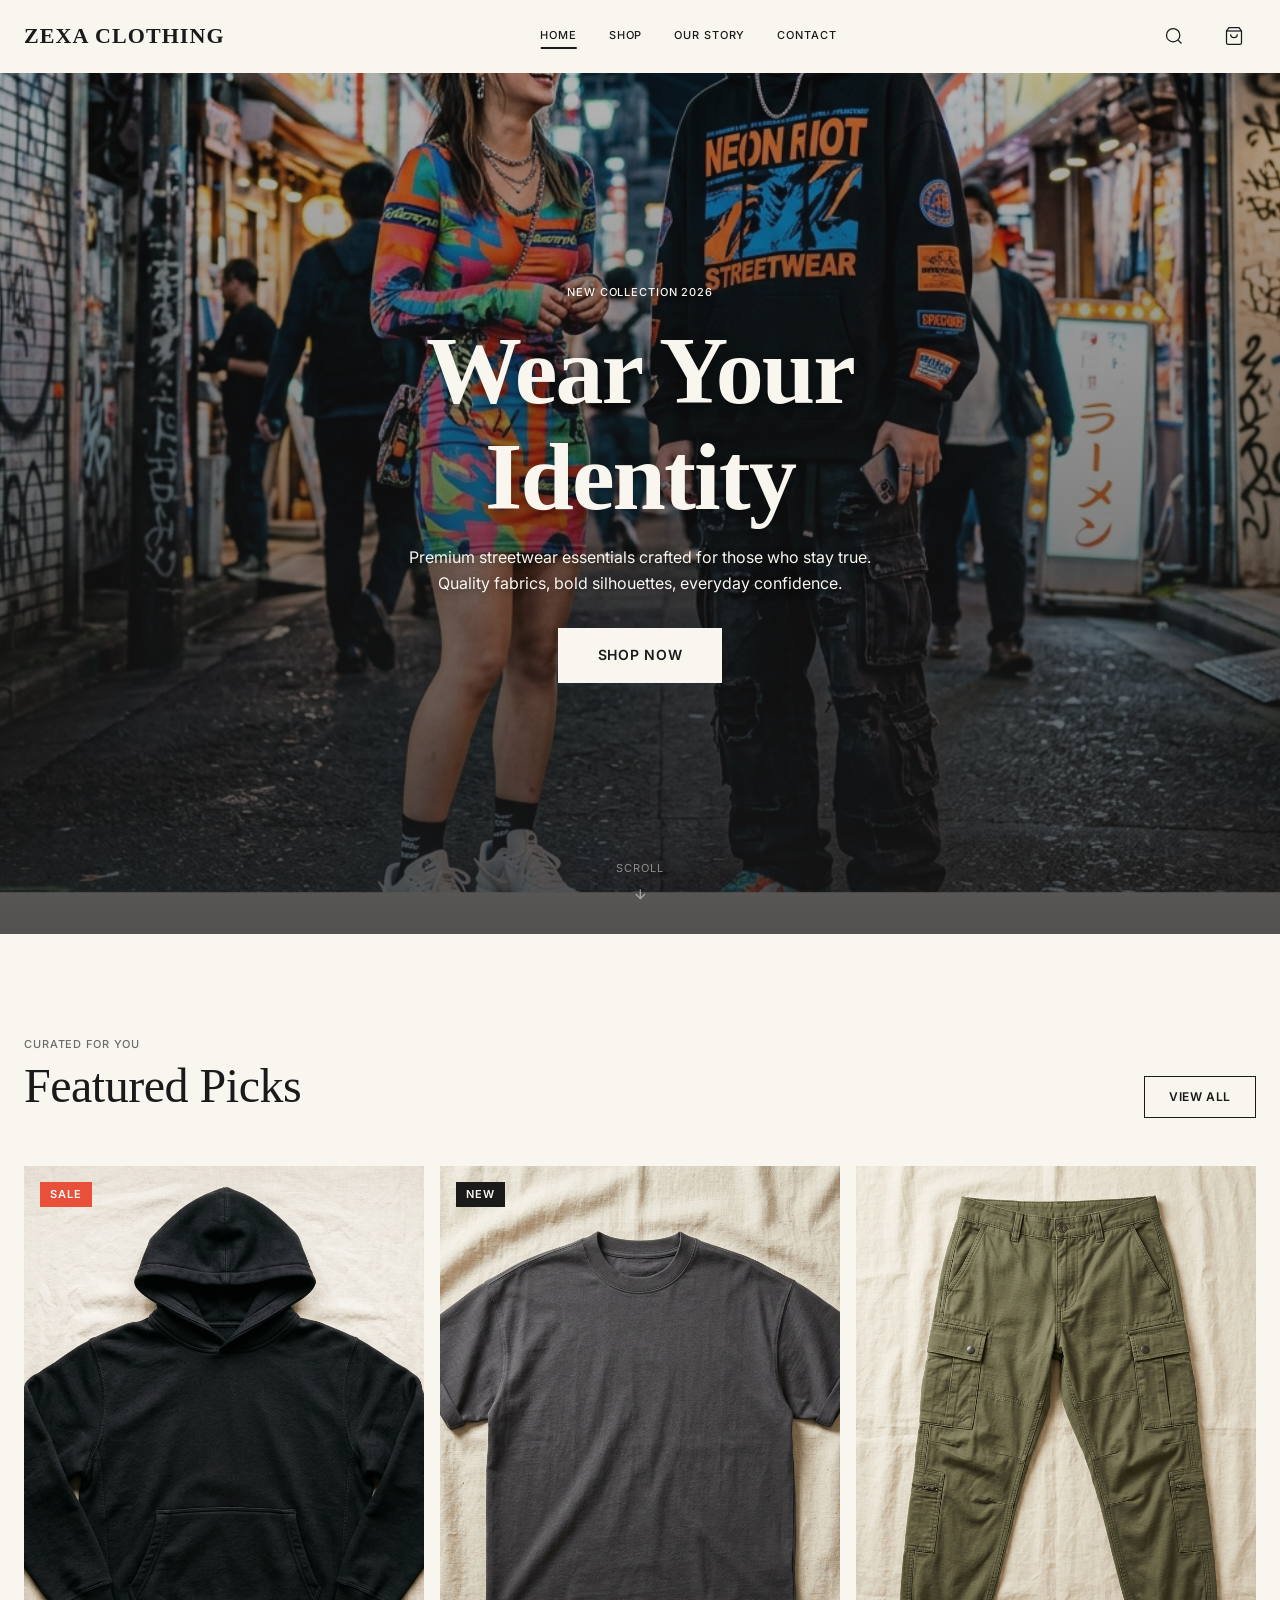
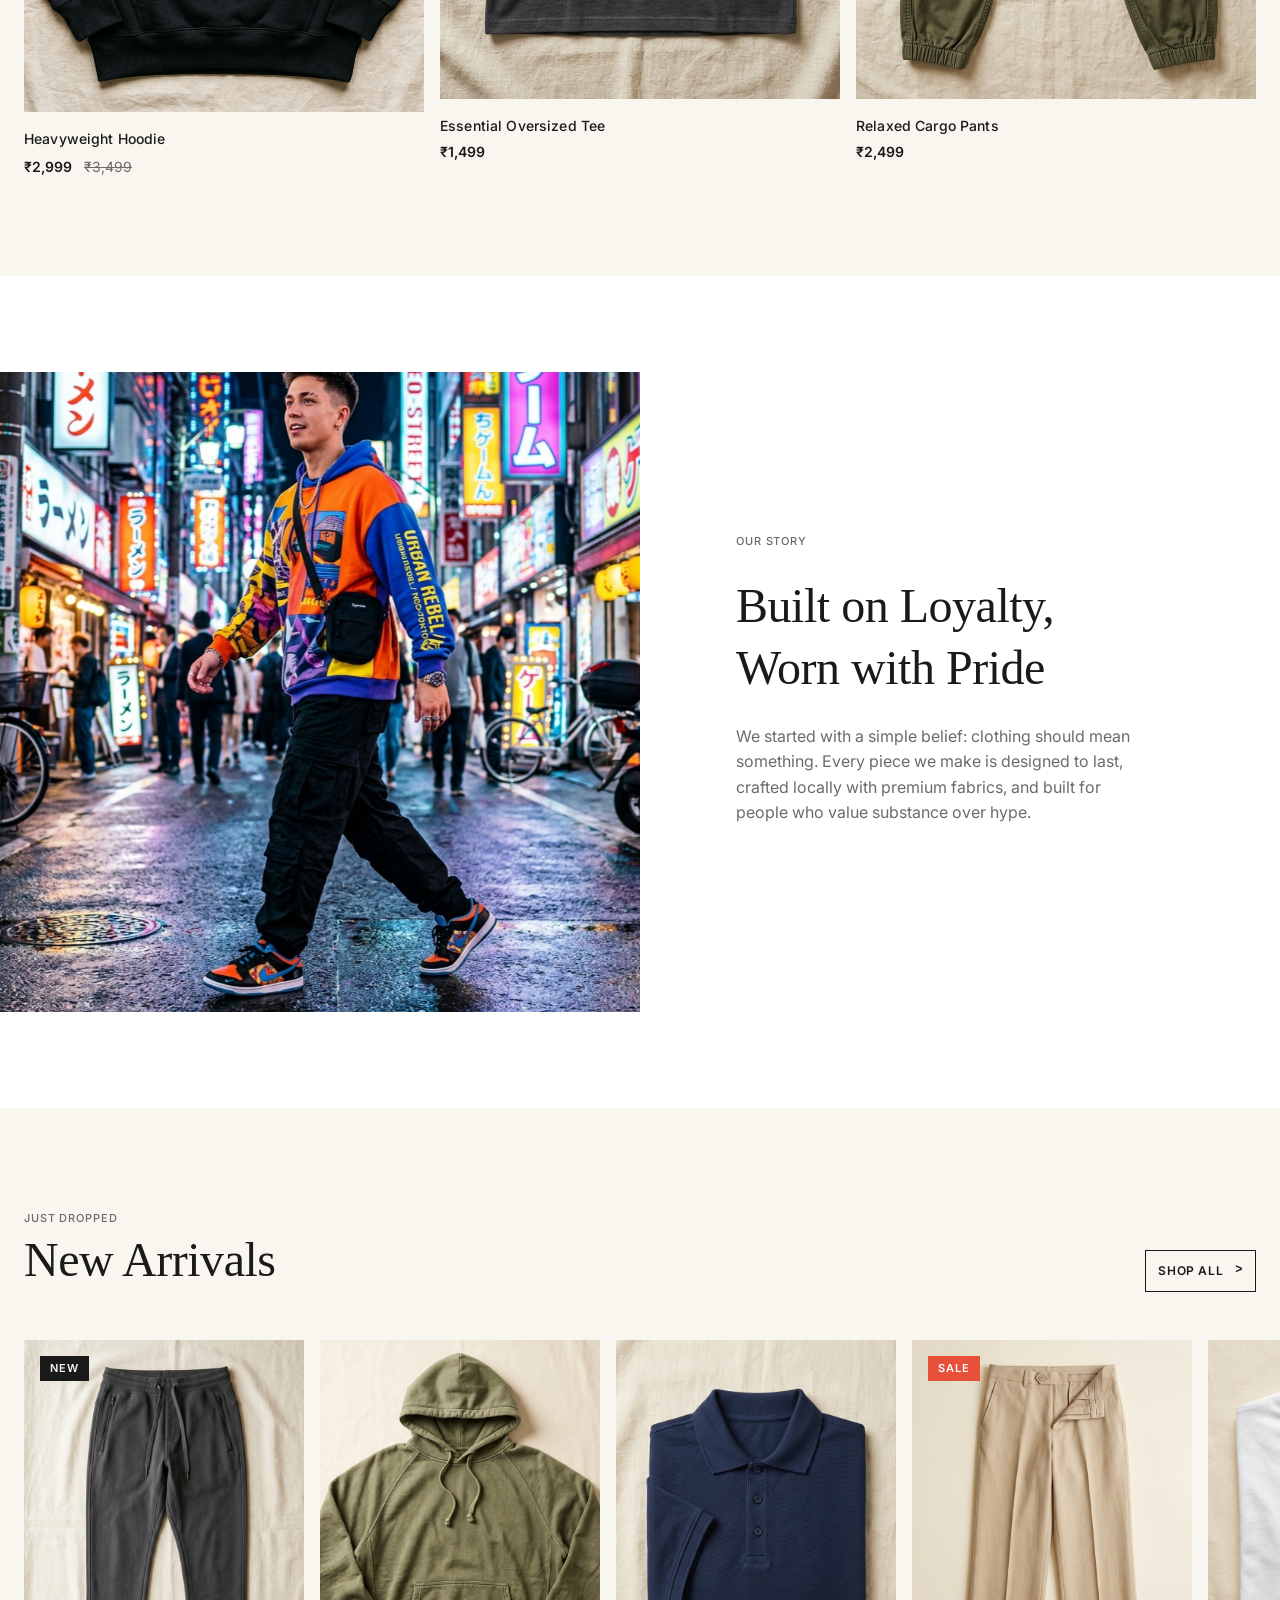
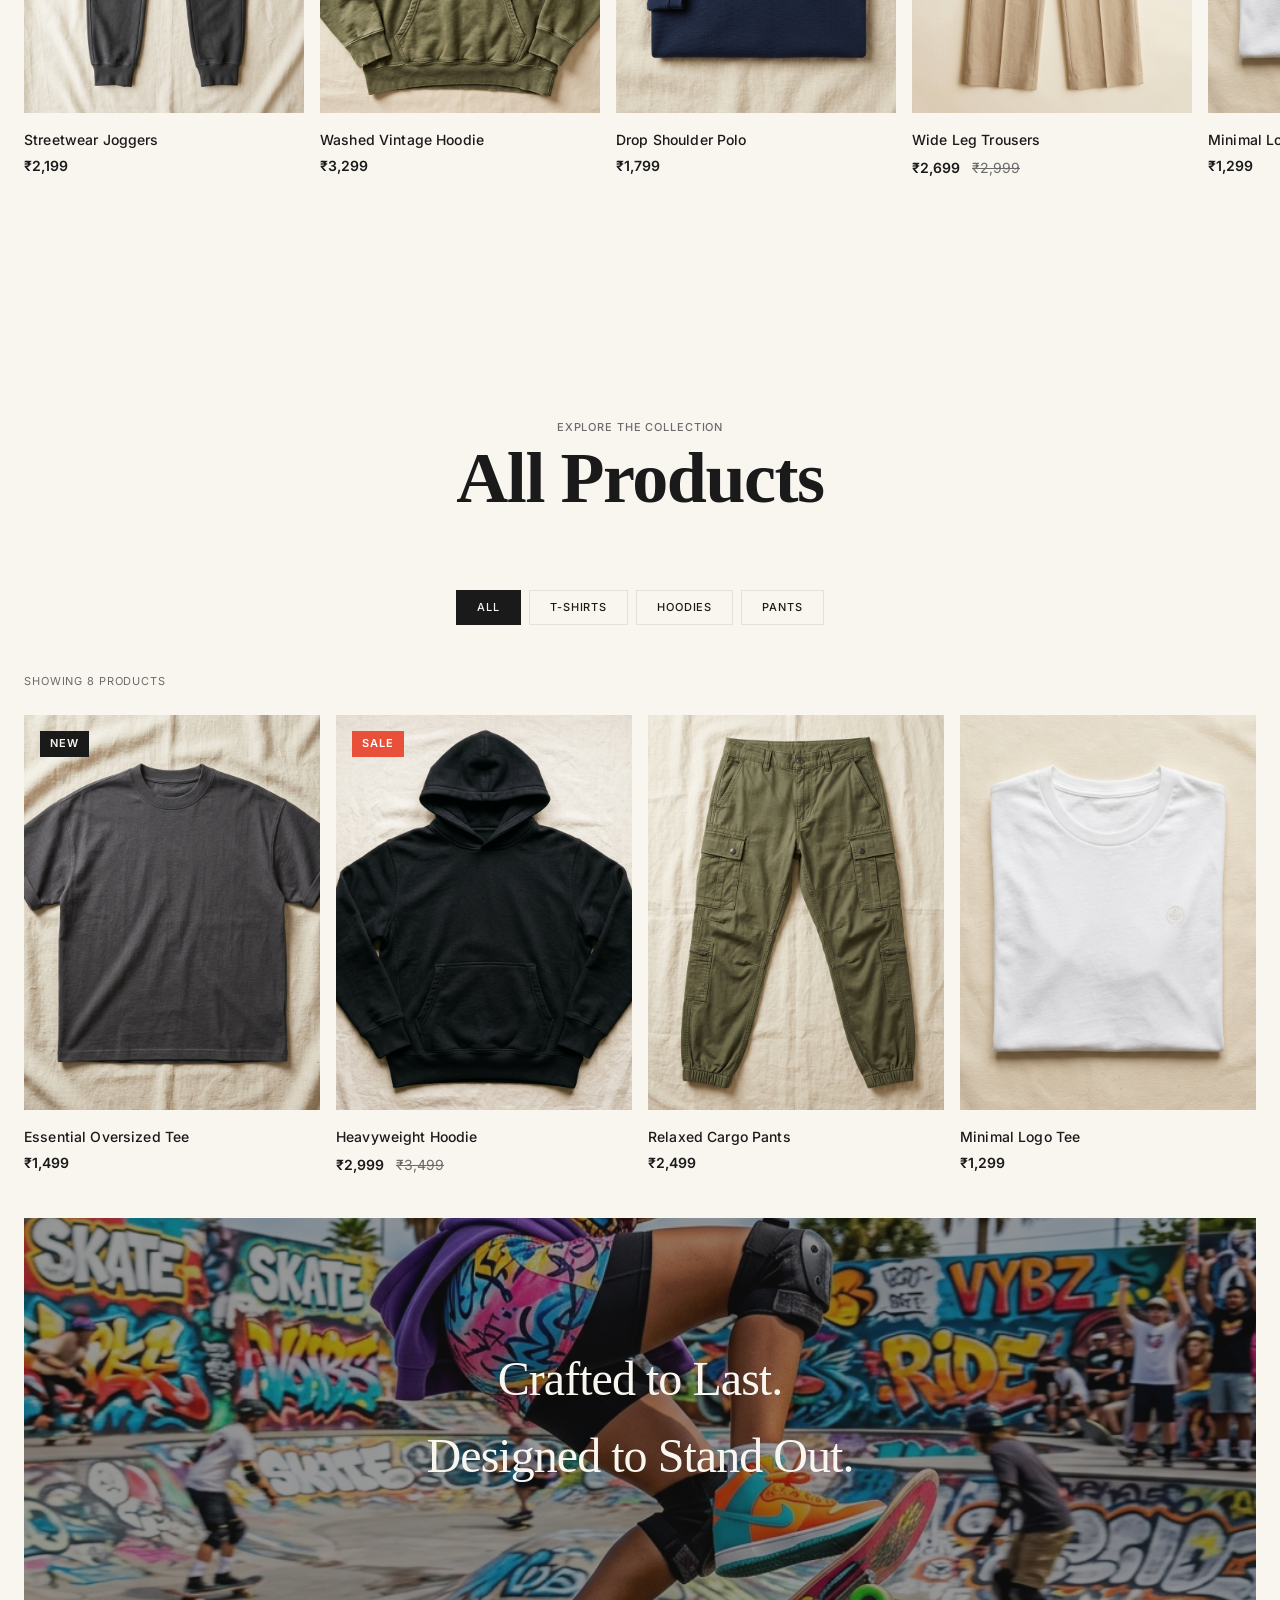
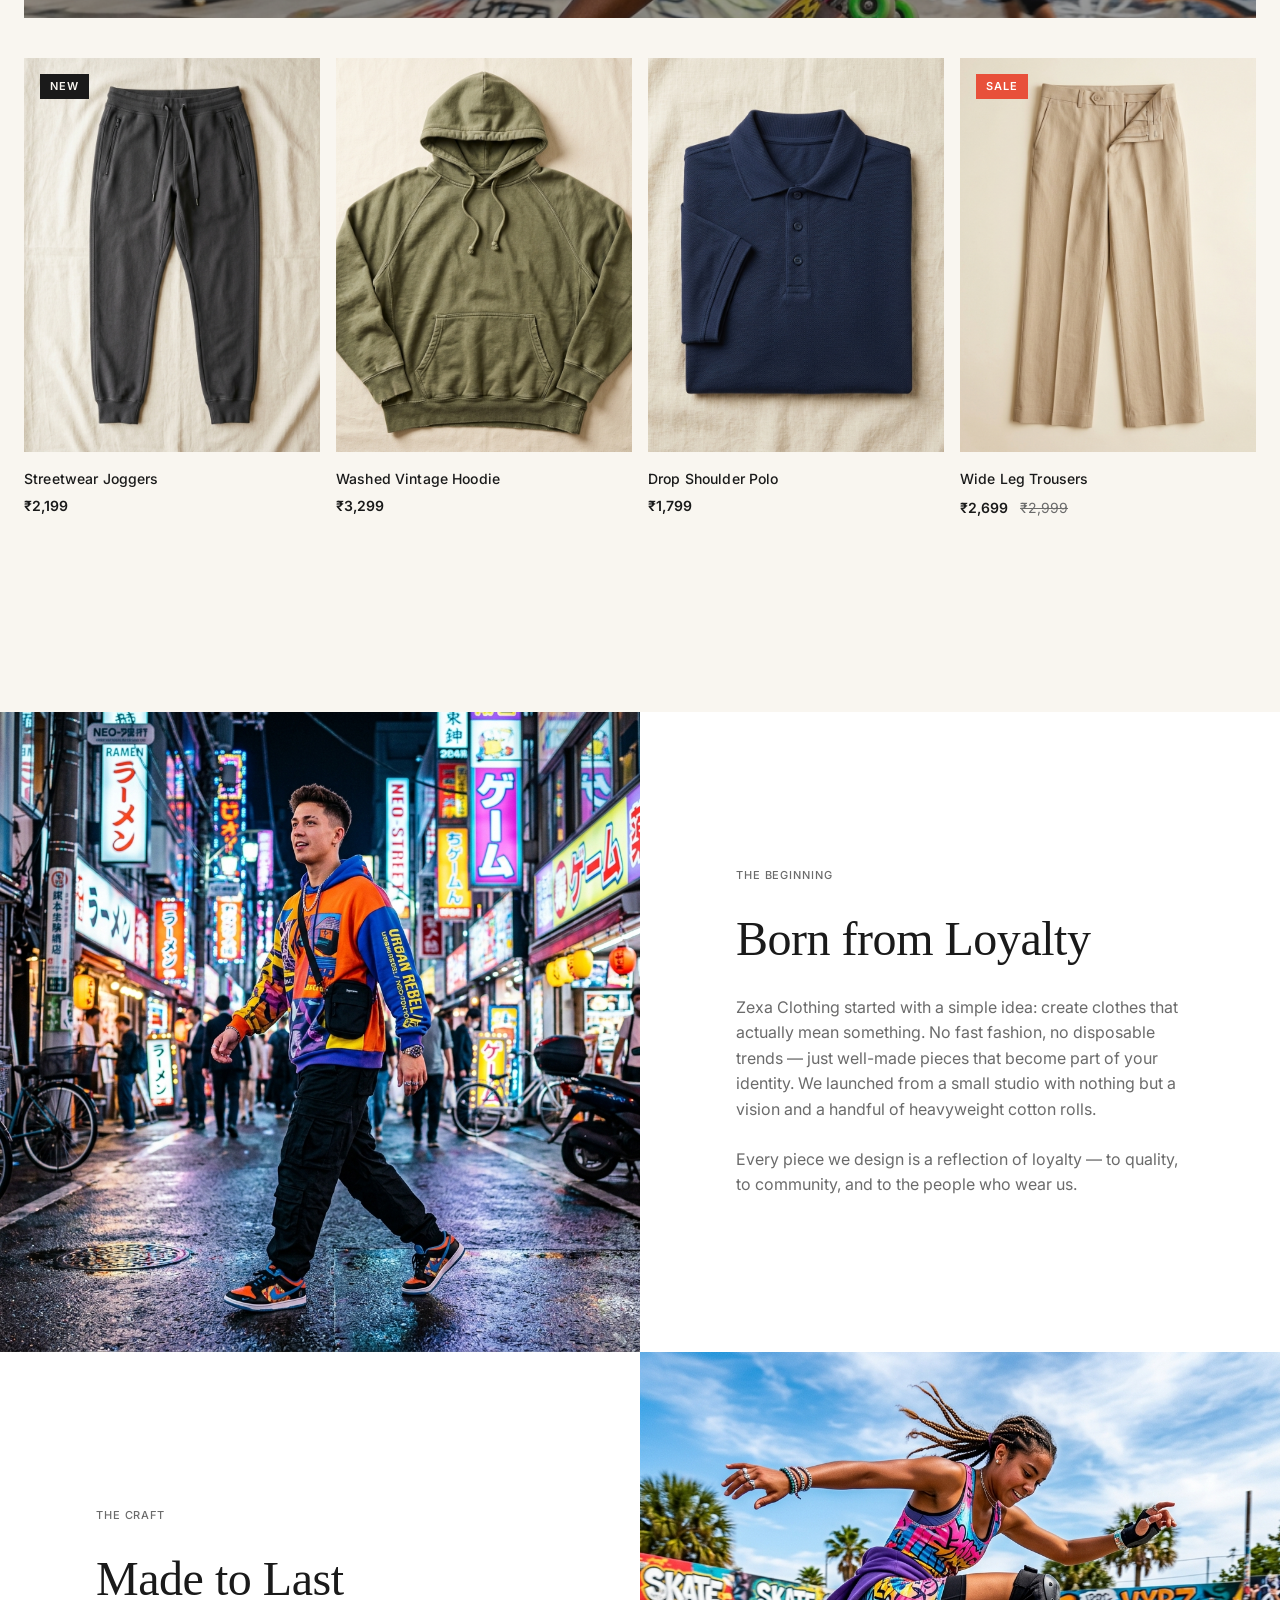
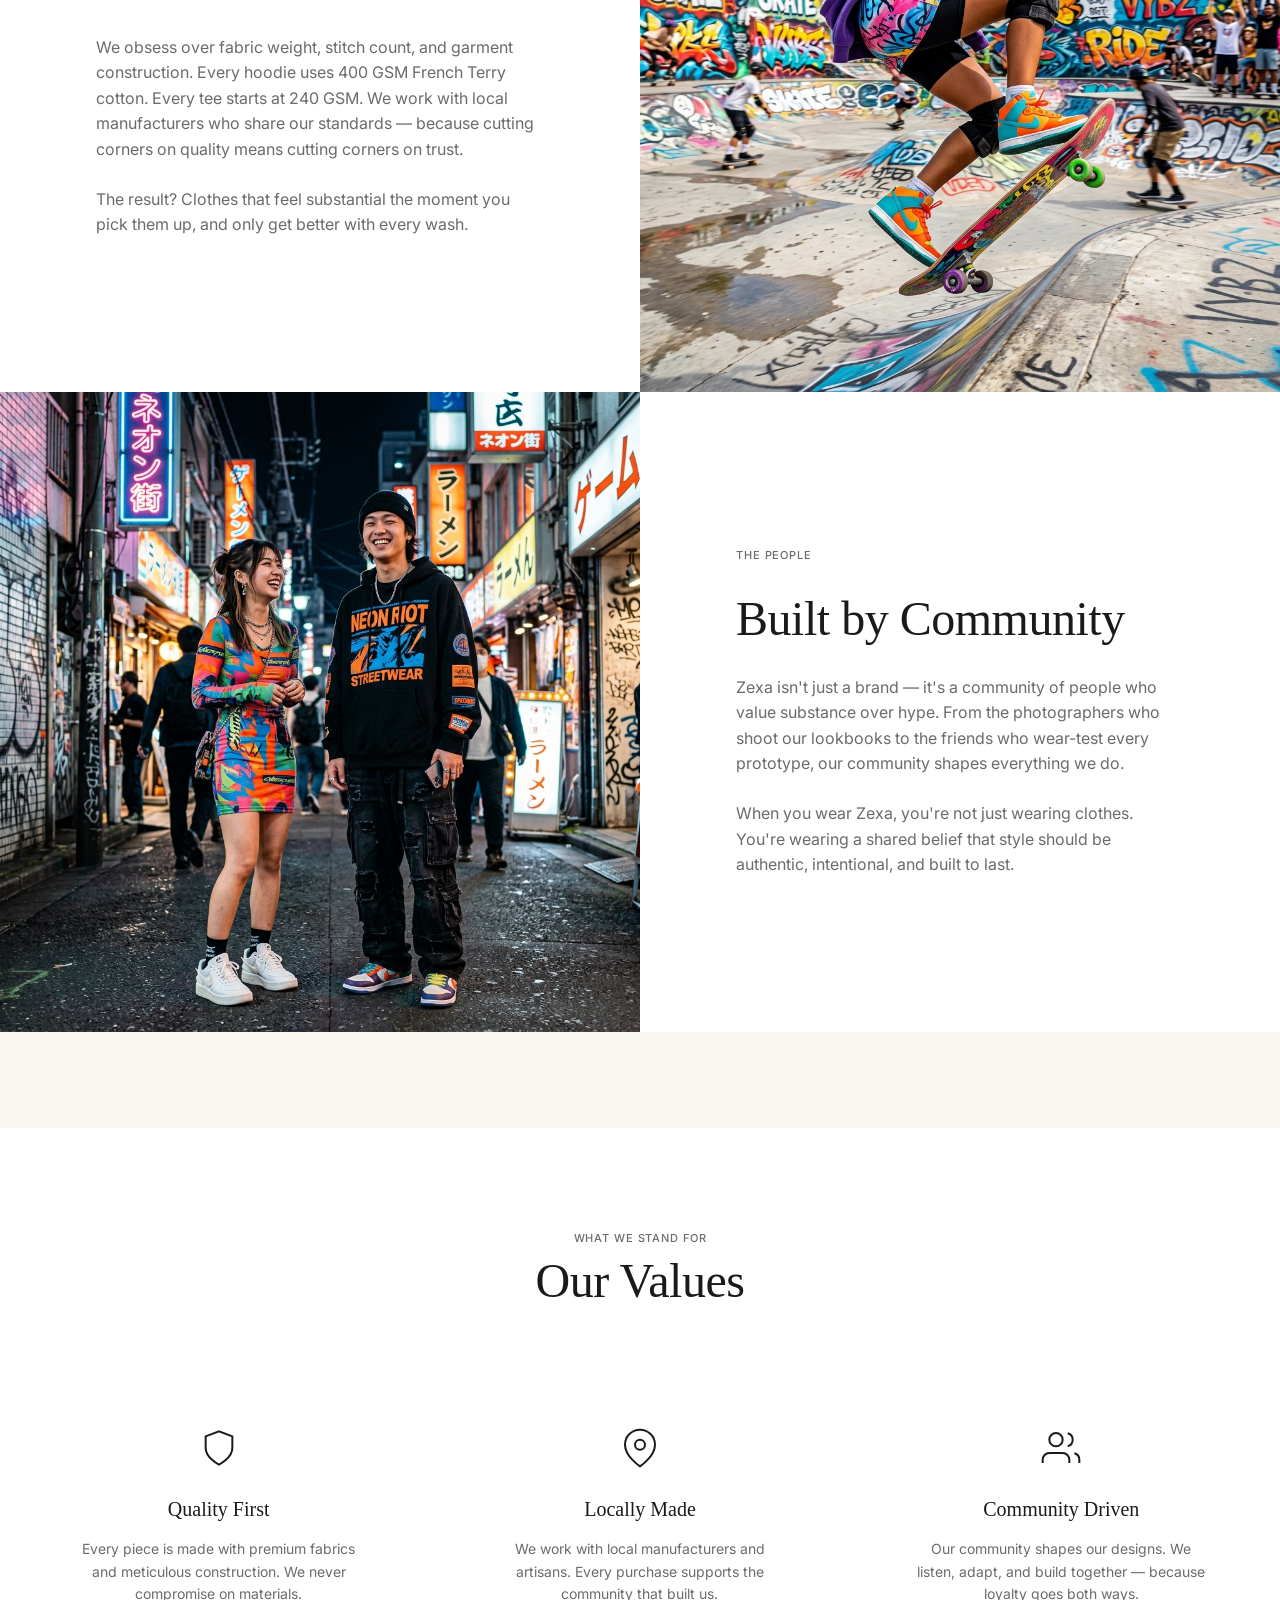
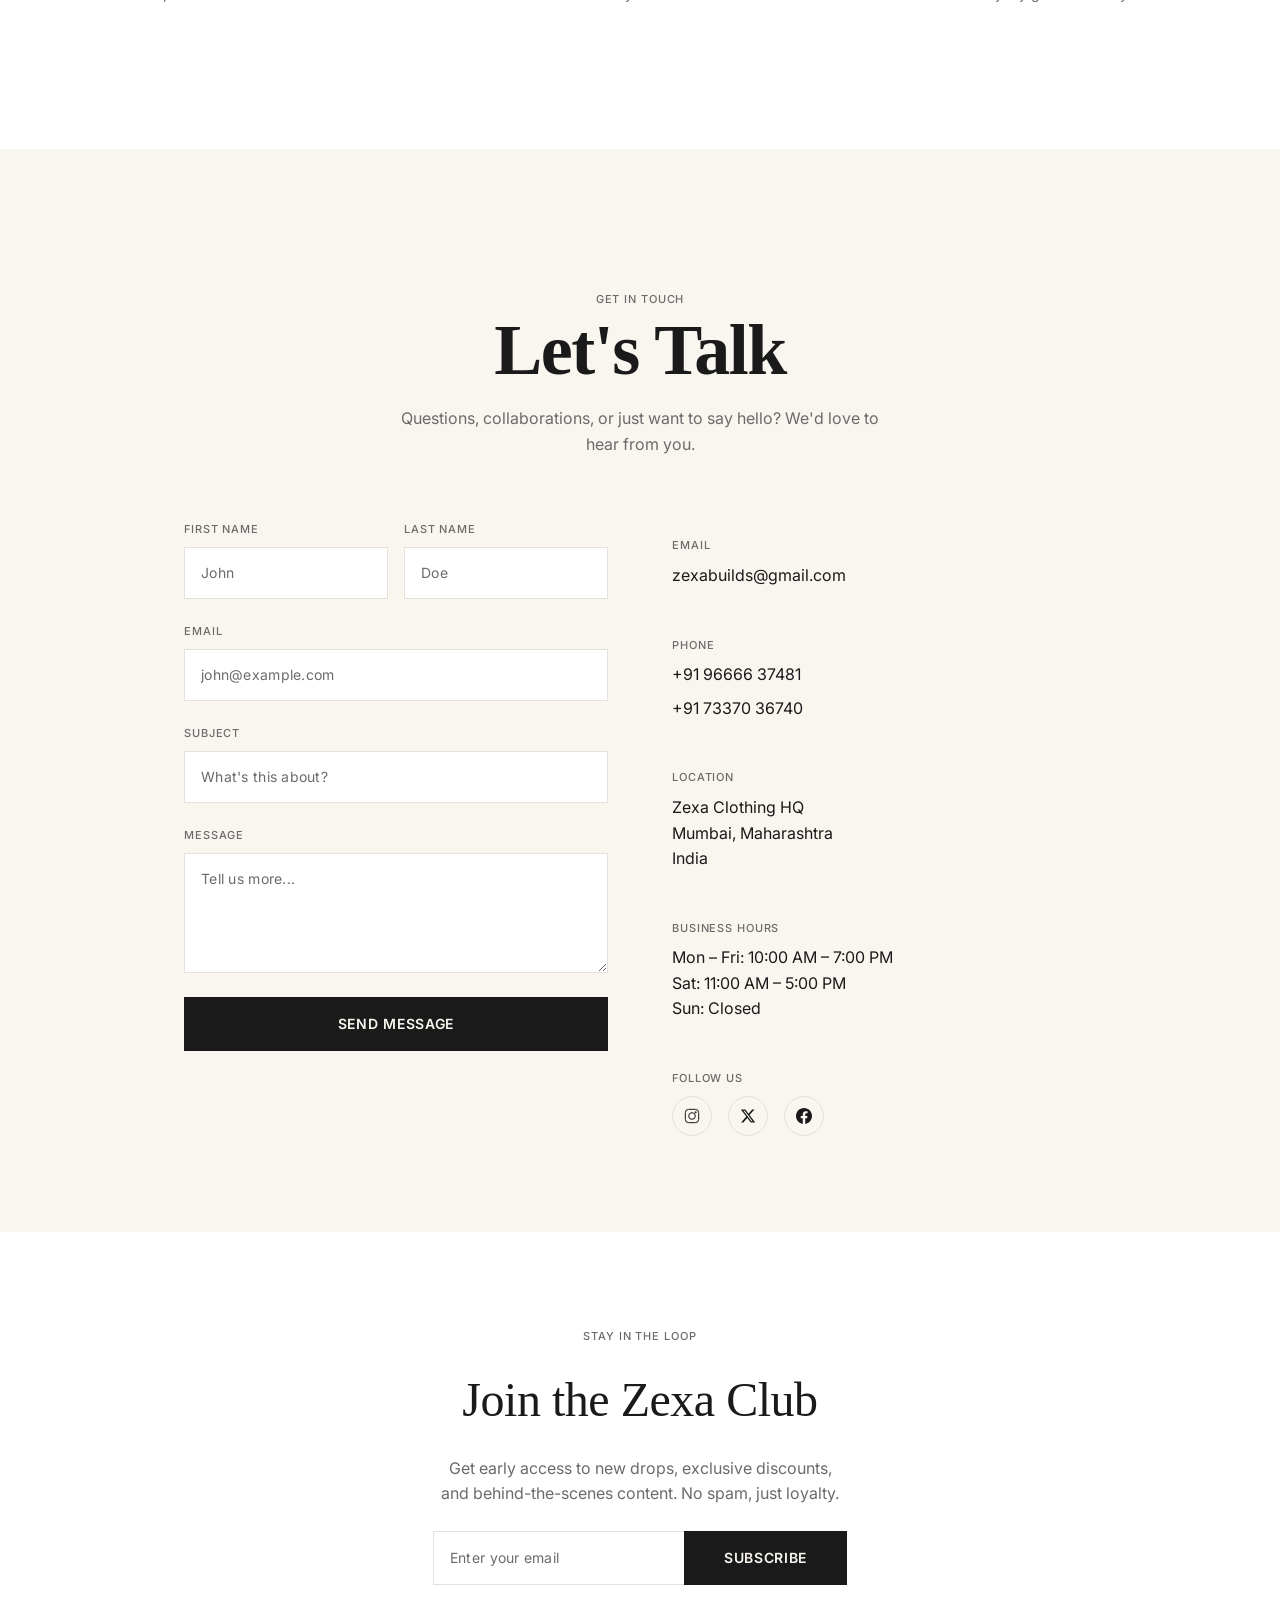
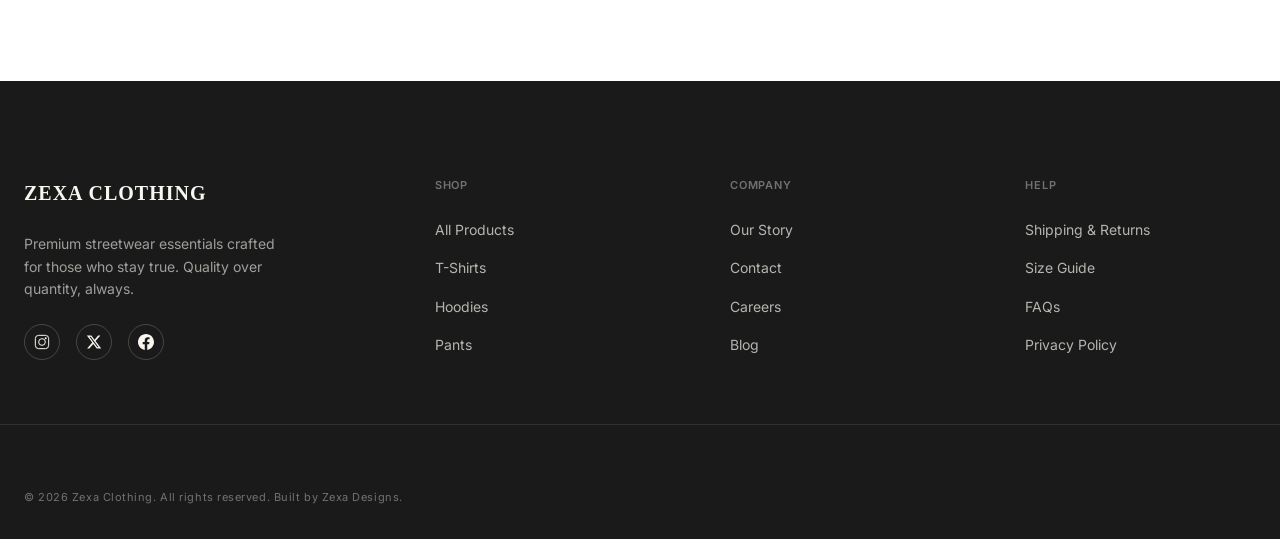
==== commit ea357f08: "chore: remove explore the collection button" ====
--- a/index.html
+++ b/index.html
@@ -471,9 +471,6 @@
         <p class="story-block__text">
           When you wear Zexa, you're not just wearing clothes. You're wearing a shared belief that style should be authentic, intentional, and built to last.
         </p>
-        <div>
-          <a href="#shop" class="btn btn--primary">Explore the Collection</a>
-        </div>
       </div>
     </div>
 
